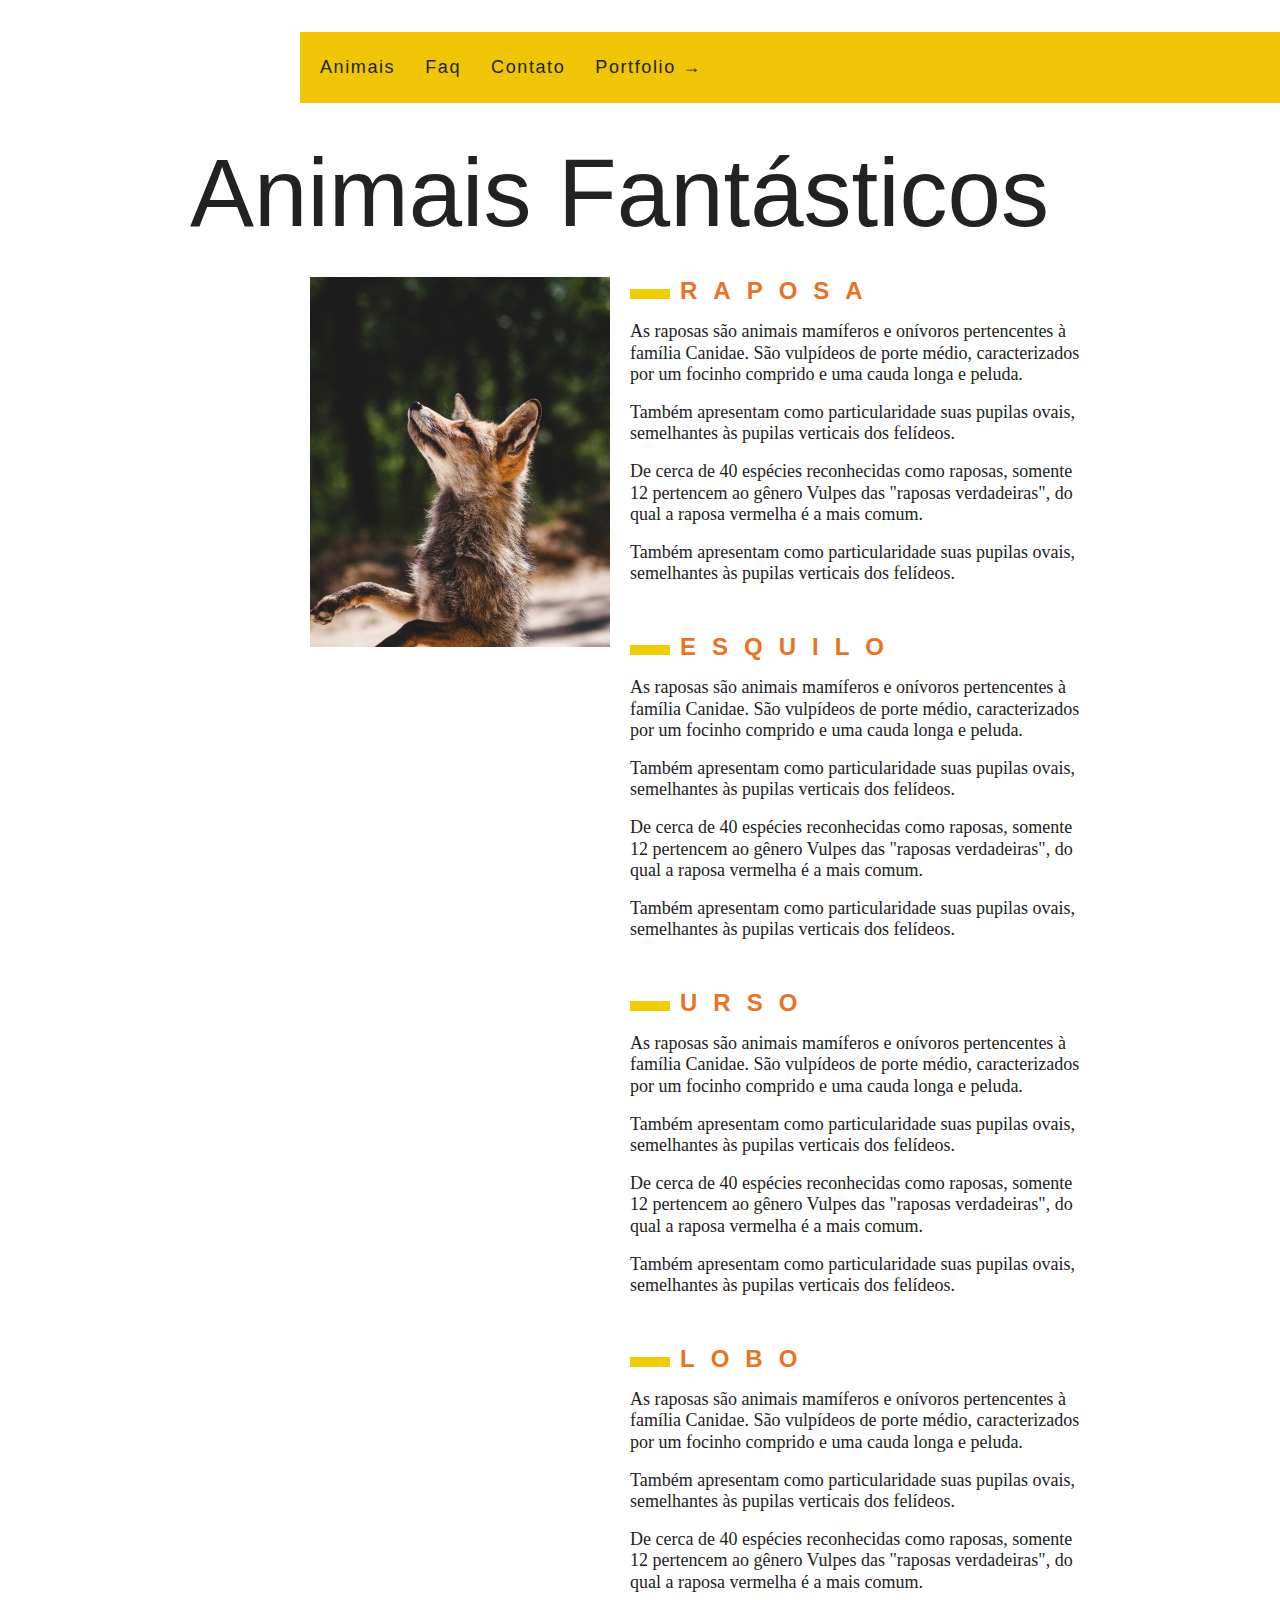
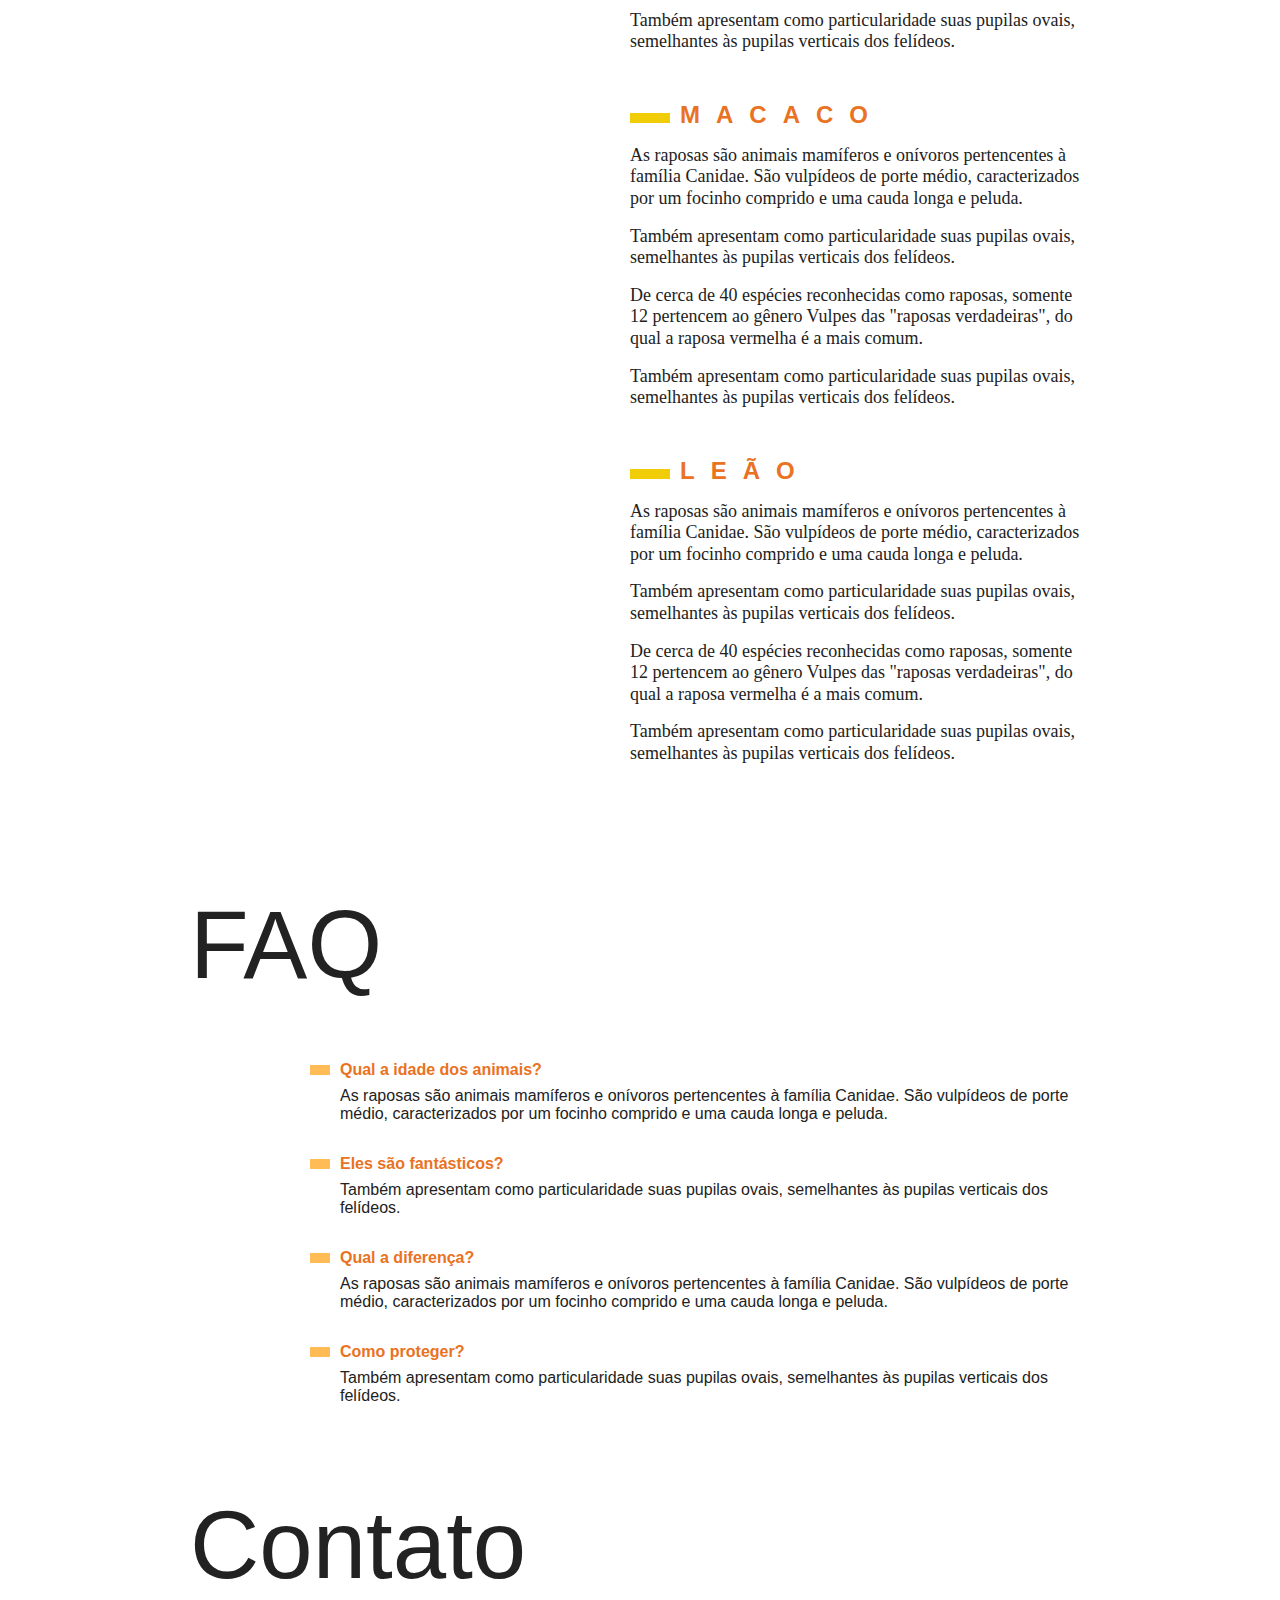
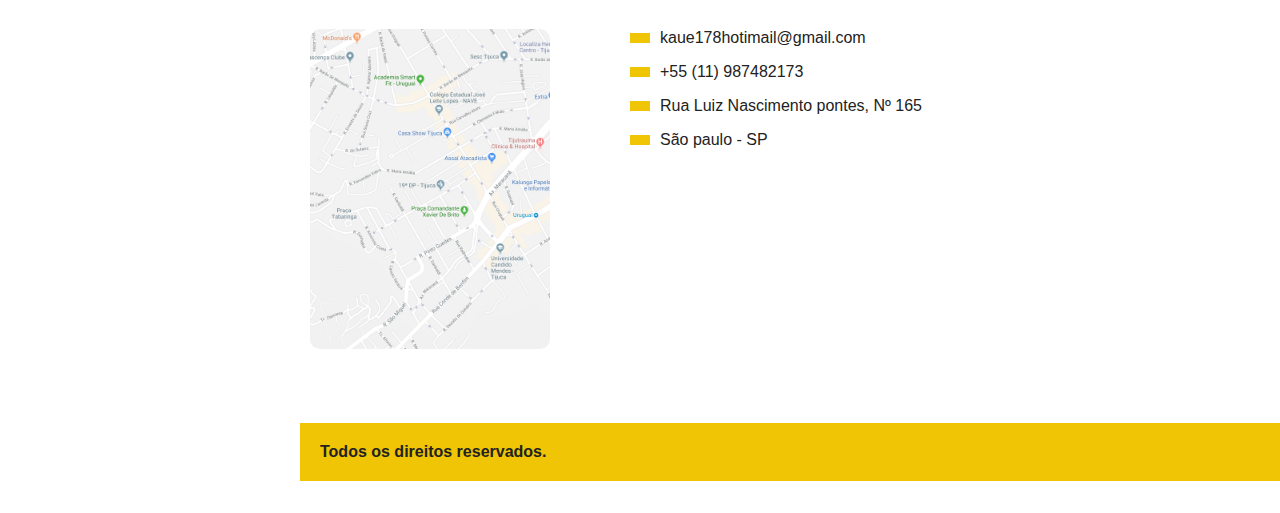
==== index.html @ 110f40be "atualização" ====
<!DOCTYPE html>
<html>
<head>
  <meta charset="utf-8" />
  <meta http-equiv="X-UA-Compatible" content="IE=edge">
  <title>Animais Fantásticos</title>
  <meta name="viewport" content="width=device-width, initial-scale=1">
  <link href="https://fonts.googleapis.com/css?family=Playfair+Display+SC" rel="stylesheet">
  <link rel="stylesheet" type="text/css" href="src/style.css" />
</head>
<body>
  <nav class="menu">
    <ul>
      <li><a href="#animais">Animais</a></li>
      <li><a href="#faq">Faq</a></li>
      <li><a href="#contato">Contato</a></li>
      <li><a href="https://ikauematos.github.io/Portfolio/">Portfolio →</a></li>
    </ul>
  </nav>
  <section class="grid-section animais" id="animais">
    <h1 class="titulo">Animais Fantásticos</h1>
    <ul class="animais-lista">
      <li>
        <img src="assets/imagem1.jpg" alt="Ilustração de uma raposa">
      </li>
      <li>
        <img src="assets/imagem2.jpg" alt="Ilustração de uma esquilo ">
      </li>
      <li>
        <img src="assets/imagem3.jpg" alt="Ilustração de uma urso">
      </li>
      <li>
        <img src="assets/imagem4.jpg" alt="Ilustração de uma macaco">
      </li>
      <li>
        <img src="assets/imagem5.jpg" alt="Ilustração de uma lobo">
      </li>
      <li>
        <img src="assets/imagem6.jpg" alt="Ilustração de uma leao">
      </li>
    </ul>
    <div class="animais-descricao">
      <section>
        <h2 >Raposa</h2>
        <p>As raposas são animais mamíferos e onívoros pertencentes à família Canidae. São vulpídeos de porte médio, caracterizados
          por um focinho comprido e uma cauda longa e peluda.</p>
        <p>Também apresentam como particularidade suas pupilas ovais, semelhantes às pupilas verticais dos felídeos.</p>
        <p>De cerca de 40 espécies reconhecidas como raposas, somente 12 pertencem ao gênero Vulpes das "raposas verdadeiras", do
          qual a raposa vermelha é a mais comum.</p>
        <p>Também apresentam como particularidade suas pupilas ovais, semelhantes às pupilas verticais dos felídeos.</p>
      </section>
      
      <section>
        <h2 >Esquilo</h2>
        <p>As raposas são animais mamíferos e onívoros pertencentes à família Canidae. São vulpídeos de porte médio, caracterizados
          por um focinho comprido e uma cauda longa e peluda.</p>
        <p>Também apresentam como particularidade suas pupilas ovais, semelhantes às pupilas verticais dos felídeos.</p>
        <p>De cerca de 40 espécies reconhecidas como raposas, somente 12 pertencem ao gênero Vulpes das "raposas verdadeiras", do
          qual a raposa vermelha é a mais comum.</p>
        <p>Também apresentam como particularidade suas pupilas ovais, semelhantes às pupilas verticais dos felídeos.</p>
      </section>
      <section>
        <h2 >Urso</h2>
        <p>As raposas são animais mamíferos e onívoros pertencentes à família Canidae. São vulpídeos de porte médio, caracterizados
          por um focinho comprido e uma cauda longa e peluda.</p>
        <p>Também apresentam como particularidade suas pupilas ovais, semelhantes às pupilas verticais dos felídeos.</p>
        <p>De cerca de 40 espécies reconhecidas como raposas, somente 12 pertencem ao gênero Vulpes das "raposas verdadeiras", do
          qual a raposa vermelha é a mais comum.</p>
        <p>Também apresentam como particularidade suas pupilas ovais, semelhantes às pupilas verticais dos felídeos.</p>
      </section>
      <section>
        <h2 >Lobo</h2>
        <p>As raposas são animais mamíferos e onívoros pertencentes à família Canidae. São vulpídeos de porte médio, caracterizados
          por um focinho comprido e uma cauda longa e peluda.</p>
        <p>Também apresentam como particularidade suas pupilas ovais, semelhantes às pupilas verticais dos felídeos.</p>
        <p>De cerca de 40 espécies reconhecidas como raposas, somente 12 pertencem ao gênero Vulpes das "raposas verdadeiras", do
          qual a raposa vermelha é a mais comum.</p>
        <p>Também apresentam como particularidade suas pupilas ovais, semelhantes às pupilas verticais dos felídeos.</p>
      </section>
      <section>
        <h2 >Macaco</h2>
        <p>As raposas são animais mamíferos e onívoros pertencentes à família Canidae. São vulpídeos de porte médio, caracterizados
          por um focinho comprido e uma cauda longa e peluda.</p>
        <p>Também apresentam como particularidade suas pupilas ovais, semelhantes às pupilas verticais dos felídeos.</p>
        <p>De cerca de 40 espécies reconhecidas como raposas, somente 12 pertencem ao gênero Vulpes das "raposas verdadeiras", do
          qual a raposa vermelha é a mais comum.</p>
        <p>Também apresentam como particularidade suas pupilas ovais, semelhantes às pupilas verticais dos felídeos.</p>
      </section>
      <section>
        <h2 >Leão</h2>
        <p>As raposas são animais mamíferos e onívoros pertencentes à família Canidae. São vulpídeos de porte médio, caracterizados
          por um focinho comprido e uma cauda longa e peluda.</p>
        <p>Também apresentam como particularidade suas pupilas ovais, semelhantes às pupilas verticais dos felídeos.</p>
        <p>De cerca de 40 espécies reconhecidas como raposas, somente 12 pertencem ao gênero Vulpes das "raposas verdadeiras", do
          qual a raposa vermelha é a mais comum.</p>
        <p>Também apresentam como particularidade suas pupilas ovais, semelhantes às pupilas verticais dos felídeos.</p>
      </section>
    </div>
  </section>

  <section class="grid-section faq" id="faq">
    <h1 class="titulo" class="text-dark" >FAQ</h1>
    <dl class="faq-lista">
      <dt>Qual a idade dos animais?</dt>
      <dd>As raposas são animais mamíferos e onívoros pertencentes à família Canidae. São vulpídeos de porte médio, caracterizados por um focinho comprido e uma cauda longa e peluda.</dd>
      <dt>Eles são fantásticos?</dt>
      <dd>Também apresentam como particularidade suas pupilas ovais, semelhantes às pupilas verticais dos felídeos.</dd>
      <dt>Qual a diferença?</dt>
      <dd>As raposas são animais mamíferos e onívoros pertencentes à família Canidae. São vulpídeos de porte médio, caracterizados por um focinho comprido e uma cauda longa e peluda.</dd>
      <dt>Como proteger?</dt>
      <dd>Também apresentam como particularidade suas pupilas ovais, semelhantes às pupilas verticais dos felídeos.</dd>
    </dl>
  </section>

  <section class="grid-section contato" id="contato">
    <h1 class="titulo">Contato</h1>
    <div class="mapa">
      <img src="assets/mapa.png">
    </div>
    <ul class="dados">
      <li>kaue178hotimail@gmail.com</li>
      <li>+55 (11) 987482173</li>
      <li>Rua Luiz Nascimento pontes, Nº 165</li>
      <li>São paulo - SP</li>
    </ul>
  </section>

  <footer class="copy">
    <p>Todos os direitos reservados.</p>
  </footer>

  <script src="src/main.js"></script>  
</body>
</html>
---- src/style.css ----
@import url('import/scroll.css');



body,h1,h2,ul,li,p,dd,dt,dl{
    margin: 0;
    padding: 0;
}
img {
    display: block;
    max-width: 100%;
}

ul {
    list-style: none;
}

body{
    display: grid;
    grid-template-columns:1fr 120px minmax(300px,800px) 1fr;
    background-color: #ffffff;
    color: #222;
    font-family: 'roboto',Arial, sans-serif;
    -webkit-font-smoothing:anialiased
   
}

.dark{
    background: rgb(46, 44, 44);
}


.menu{
    grid-column: 3/5;
    margin-top:2rem;
    margin-bottom:2rem;
    background: rgb(240, 197, 6);
}

.menu ul{
    display: flex;
    flex-wrap:wrap ;
    padding: 10px;
}

.menu li a{
    display: block;
    padding: 15px 10px;
    margin-right: 10px;
    color:#222;
    text-decoration:none;
   font-size: 18px;
   font-weight:500;
   text-decoration: uppercase;
   letter-spacing: 0.1rem;
}

.grid-section{
    grid-column: 2 /4;
    width: 100%;
    box-sizing: border-box;
    padding: 10px;
    display: grid;
    grid-template-columns: 100px 300px 1fr;
    grid-gap: 20px;
    margin-bottom: 4rem;
}

.titulo{
    font-family: 'Lucida Sans', 'Lucida Sans Regular', 'Lucida Grande', 'Lucida Sans Unicode', Geneva, Verdana, sans-serif;
    font-size:6rem;
    line-height: 1;
    font-weight: 400;
    margin-bottom: 1rem;
    grid-column: 1 / 4;

}   


.animais h2{
    font-family:'Lucida Sans', 'Lucida Sans Regular', 'Lucida Grande', 'Lucida Sans Unicode', Geneva, Verdana, sans-serif;
    font-size: 1.5rem;
    text-transform: uppercase;
    letter-spacing: 1rem;
    margin-bottom: 1rem;
    color:rgb(233, 114, 35);
}
.animais h2::before{
    content: '';
    display: inline-block;
    width: 40px;
    height: 10px;
    margin-right: 10px;
    background: rgb(240, 205, 6);
}

.animais p {
    font-family: 'Roboto';
    line-height: 1.2;
    margin-bottom: 1rem;
    font-size: 18px;

}

.animais-lista{
    height: 370px;
    overflow-y: scroll;
    grid-column:2 ;
}

.animais-descricao{
    grid-column: 3;
}

.animais-descricao section{
    margin-bottom: 3rem;
}

.faq-lista{
    grid-column: 2 / 4;
}

.faq-lista dt{
    font-family: 'roboto',Arial, Helvetica, sans-serif;
    font-weight: bold;
    margin-top:2rem;
    margin-bottom: .5rem;
    color:rgb(233, 114, 35);
}

.faq-lista dt::before{
    content: '';
    display: inline-block;
    width: 20px;
    height: 10px;
    margin-right:10px;
    background: #fb5;
}

.faq-lista dd{
    font-family: 'roboto',Arial, Helvetica, sans-serif;
    margin-bottom:.5rem;
    margin-left:30px;
}

.mapa{
    grid-column: 2;
    
}

.mapa img{
    border-radius: 10px;
    width: 80%;
    height: 100%;
}

.dados{
    grid-column: 3;
}

.dados li{
    margin-bottom:  1rem;
    font-family: 'roboto',Arial, Helvetica, sans-serif;
}

.dados li::before{
    content: '';
    display: inline-block;
    width: 20px;
    height: 10px;
    margin-right: 10px;
    background:  rgb(240, 197, 6);
}

.copy{
    grid-column: 3 / 5 ;
    margin-bottom: 2rem;
    background: rgb(240, 197, 6);
}

.copy p {
    padding:20px;
    font-family: 'roboto',Arial, Helvetica, sans-serif;
    font-weight: bold;
}


@media (max-width: 700px) {
    body {
      grid-template-columns: 1fr;
    }
    .menu, .grid-section, .copy {
      grid-column: 1;
    }
    .grid-section {
      grid-template-columns: 100px 1fr;
      grid-gap: 10px;
    }
    .animais-lista {
      grid-column: 1;
    }
    .faq-lista, .dados, .mapa {
      grid-column: 1 / 3;
    }
    .grid-section h1 {
      font-size: 3rem;
    }
    .menu {
      margin-top: 0px;
    }
    .copy {
      margin-bottom: 0px;
    }
    .mapa{
        width: 400px;
        
    }

    .mapa img{
        border-radius: 10px;
        width: 500px;
    }
    .animais p{
        font-size: 15px;
       

    }

    .faq-lista{
        font-size: 15px;
    }
  }
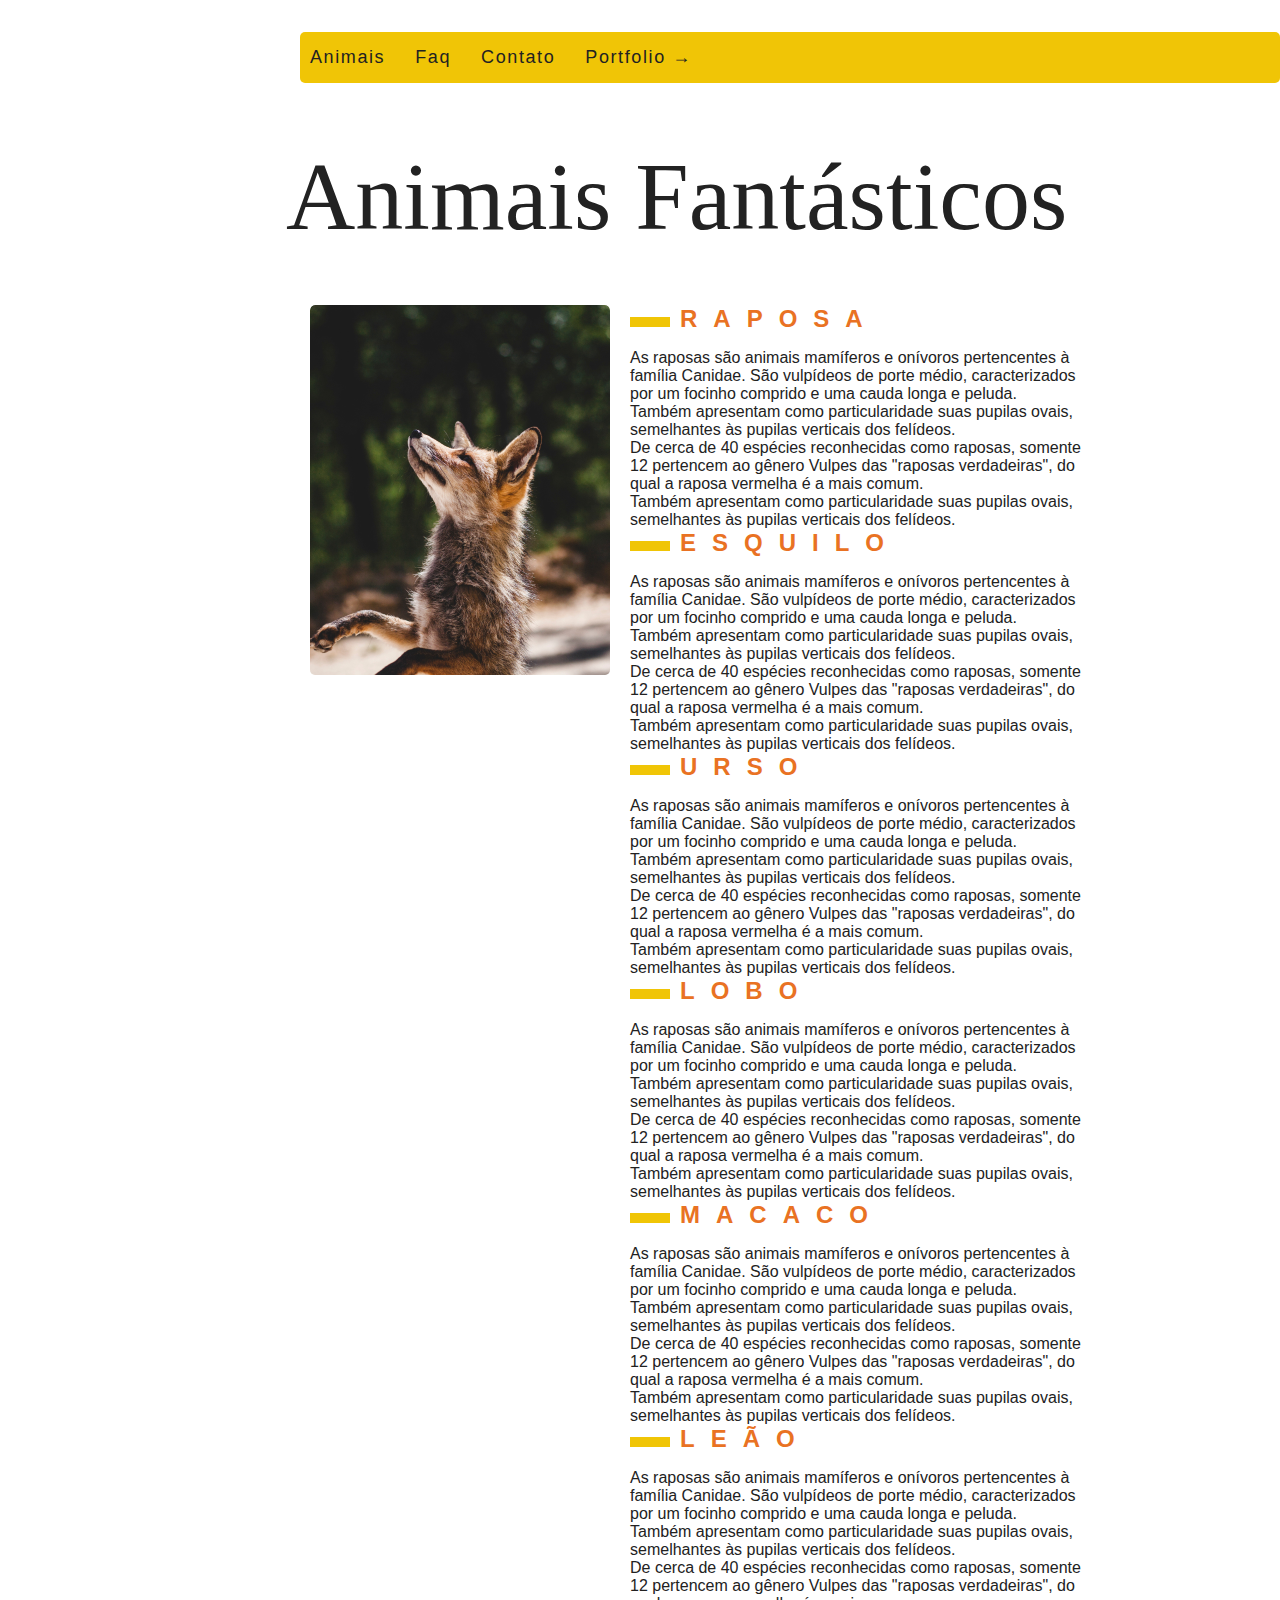
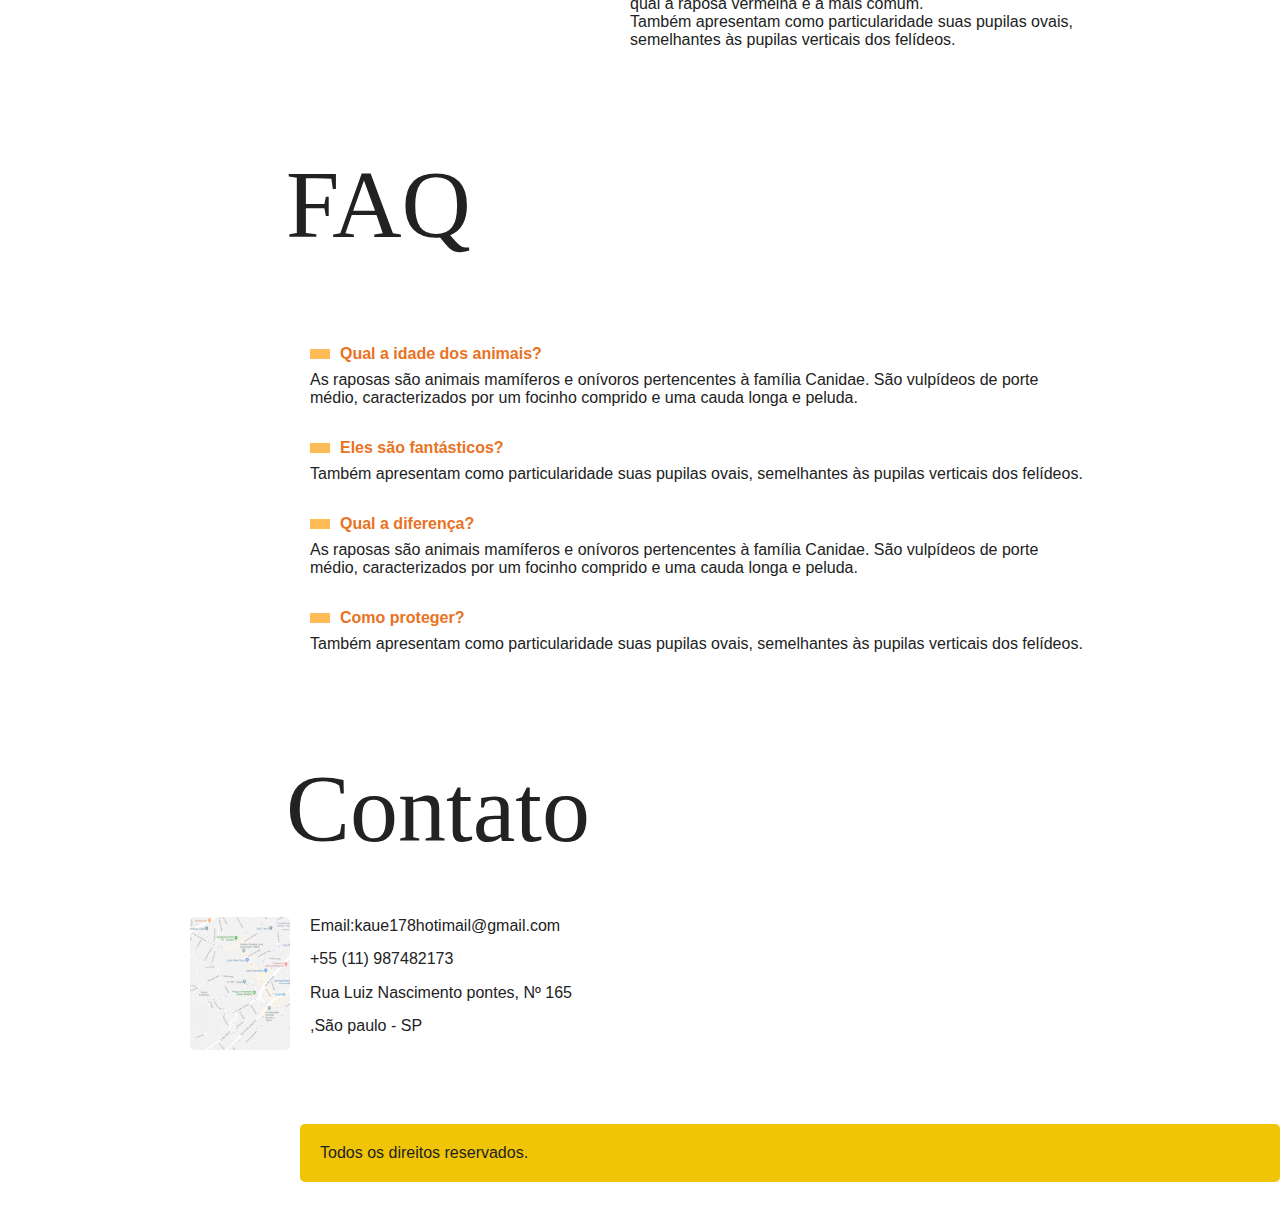
==== commit 8730a084: "atualização em desenvolvimento" ====
--- a/index.html
+++ b/index.html
@@ -6,7 +6,7 @@
   <title>Animais Fantásticos</title>
   <meta name="viewport" content="width=device-width, initial-scale=1">
   <link href="https://fonts.googleapis.com/css?family=Playfair+Display+SC" rel="stylesheet">
-  <link rel="stylesheet" type="text/css" href="src/style.css" />
+  <link rel="stylesheet" type="text/css" href="style/style.css" />
 </head>
 <body>
   <nav class="menu">
@@ -118,10 +118,10 @@
       <img src="assets/mapa.png">
     </div>
     <ul class="dados">
-      <li>kaue178hotimail@gmail.com</li>
+      <li>Email:kaue178hotimail@gmail.com</li>
       <li>+55 (11) 987482173</li>
       <li>Rua Luiz Nascimento pontes, Nº 165</li>
-      <li>São paulo - SP</li>
+      <li>,São paulo - SP</li>
     </ul>
   </section>
 
@@ -129,6 +129,6 @@
     <p>Todos os direitos reservados.</p>
   </footer>
 
-  <script src="src/main.js"></script>  
+  <script src=""></script>  
 </body>
 </html>
--- a/style/style.css
+++ b/style/style.css
@@ -0,0 +1,246 @@
+body, h1, h2, ul, li, p, dd, dt, dl {
+  margin: 0;
+  padding: 0;
+}
+
+body {
+  display: grid;
+  grid-template-columns: 1fr 120px minmax(300px, 800px) 1fr;
+  background-color: #ffffff;
+  color: #222;
+  font-family: "roboto", Arial, sans-serif;
+  -webkit-font-smoothing: anialiased;
+}
+
+.menu {
+  grid-column: 3/5;
+  margin-top: 2rem;
+  margin-bottom: 2rem;
+  background: rgb(240, 197, 6);
+  border-radius: 5px;
+}
+
+ul {
+  display: flex;
+  flex-wrap: wrap;
+  padding: 10px;
+  list-style: none;
+}
+
+li a {
+  display: block;
+  padding: 15px 10px;
+  margin-right: 10px;
+  color: #222;
+  text-decoration: none;
+  font-size: 18px;
+  font-weight: 500;
+  -webkit-text-decoration: uppercase;
+          text-decoration: uppercase;
+  letter-spacing: 0.1rem;
+}
+
+.faq-lista {
+  grid-column: 2/4;
+}
+
+.faq-lista dt {
+  font-family: "roboto", Arial, Helvetica, sans-serif;
+  font-weight: bold;
+  margin-top: 2rem;
+  margin-bottom: 0.5rem;
+  color: rgb(233, 114, 35);
+}
+.faq-lista dt::before {
+  content: "";
+  display: inline-block;
+  width: 20px;
+  height: 10px;
+  margin-right: 10px;
+  background: #fb5;
+}
+.faq-lista dt::before .faq-lista dd {
+  font-family: "roboto", Arial, Helvetica, sans-serif;
+  margin-bottom: 0.5rem;
+  margin-left: 30px;
+}
+.faq-lista dt::before .dados {
+  grid-column: 3;
+}
+.faq-lista dt::before li {
+  margin-bottom: 1rem;
+  font-family: "roboto", Arial, Helvetica, sans-serif;
+}
+.faq-lista dt::before li::before {
+  content: "";
+  display: inline-block;
+  width: 20px;
+  height: 10px;
+  margin-right: 10px;
+  background: rgb(240, 197, 6);
+}
+.faq-lista dt::before .mapa {
+  grid-column: 2;
+}
+.faq-lista dt::before .mapa img {
+  border-radius: 10px;
+  width: 80%;
+  height: 100%;
+}
+
+::-webkit-scrollbar, ::-webkit-scrollbar-thumb {
+  width: 10px;
+  background: rgb(240, 197, 6);
+  border-left: 5px solid #faf6ed;
+}
+
+.animais-lista {
+  height: 370px;
+  overflow-y: scroll;
+  grid-column: 2;
+  border-radius: 5px;
+}
+.animais-lista::-webkit-scrollbar, .animais-lista ::-webkit-scrollbar-thumb {
+  width: 15px;
+  background: rgb(240, 197, 6);
+  border-left: 4px solid #faf6ed;
+}
+
+.animais h2 {
+  font-family: "roboto", Arial, sans-serif;
+  font-size: 1.5rem;
+  text-transform: uppercase;
+  letter-spacing: 1rem;
+  margin-bottom: 1rem;
+  color: rgb(233, 114, 35);
+}
+.animais h2::before {
+  content: "";
+  display: inline-block;
+  width: 40px;
+  height: 10px;
+  margin-right: 10px;
+  background: rgb(240, 197, 6);
+}
+.animais h2 .animais p {
+  font-family: "roboto";
+  line-height: 1.2;
+  margin-bottom: 1rem;
+  font-size: 18px;
+  text-align: justify;
+}
+.animais h2 .animais p .animais-descricao section {
+  margin-bottom: 3rem;
+}
+.animais h2 .animais p .animais-descricao {
+  grid-column: 3;
+}
+
+.copy {
+  grid-column: 3/5;
+  margin-bottom: 2rem;
+  background: rgb(240, 197, 6);
+  color: #222;
+  border-radius: 5px;
+  -webkit-text-decoration: uppercase;
+          text-decoration: uppercase;
+}
+
+.copy p {
+  padding: 20px;
+  font-family: "Lucida Sans", "Lucida Sans Regular", "Lucida Grande", "arial";
+  font-weight: 520;
+  font-size: 18;
+}
+
+img {
+  display: block;
+  max-width: 100%;
+  border-radius: 5px;
+}
+
+.grid-section {
+  grid-column: 2/4;
+  width: 100%;
+  box-sizing: border-box;
+  padding: 10px;
+  display: grid;
+  grid-template-columns: 100px 300px 1fr;
+  grid-gap: 20px;
+  margin-bottom: 4rem;
+}
+
+.titulo {
+  font-family: "Lucida Sans", "Lucida Sans Regular", "Lucida Grande";
+  font-size: 6rem;
+  line-height: 1.5;
+  font-weight: 400;
+  margin-bottom: 1rem;
+  grid-column: 1/4;
+  margin-left: 6rem;
+  text-align: justify;
+}
+
+::-webkit-scrollbar, ::-webkit-scrollbar-thumb {
+  width: 10px;
+  background: rgb(240, 197, 6);
+  border-left: 5px solid #faf6ed;
+}
+
+body, h1, h2, ul, li, p, dd, dt, dl {
+  margin: 0;
+  padding: 0;
+}
+
+body {
+  display: grid;
+  grid-template-columns: 1fr 120px minmax(300px, 800px) 1fr;
+  background-color: #ffffff;
+  color: #222;
+  font-family: "roboto", Arial, sans-serif;
+  -webkit-font-smoothing: anialiased;
+}
+
+@media (max-width: 700px) {
+  body {
+    grid-template-columns: 1fr;
+  }
+  .menu, .grid-section, .copy {
+    grid-column: 1;
+  }
+  .grid-section {
+    grid-template-columns: 100px 1fr;
+    grid-gap: 50px;
+  }
+  .animais-lista {
+    grid-column: 1;
+    padding: 0px;
+  }
+  .faq-lista, .dados, .mapa {
+    grid-column: 1/3;
+  }
+  .grid-section h1 {
+    font-size: 3rem;
+  }
+  .menu {
+    margin-top: 0px;
+    margin-left: 40px;
+    padding: 5px;
+  }
+  .copy {
+    margin-bottom: 0px;
+  }
+  .mapa {
+    width: 400px;
+  }
+  .mapa img {
+    border-radius: 10px;
+    width: 400px;
+  }
+  .animais p {
+    font-size: 15px;
+  }
+  .faq-lista {
+    font-size: 15px;
+  }
+}/*# sourceMappingURL=style.css.map */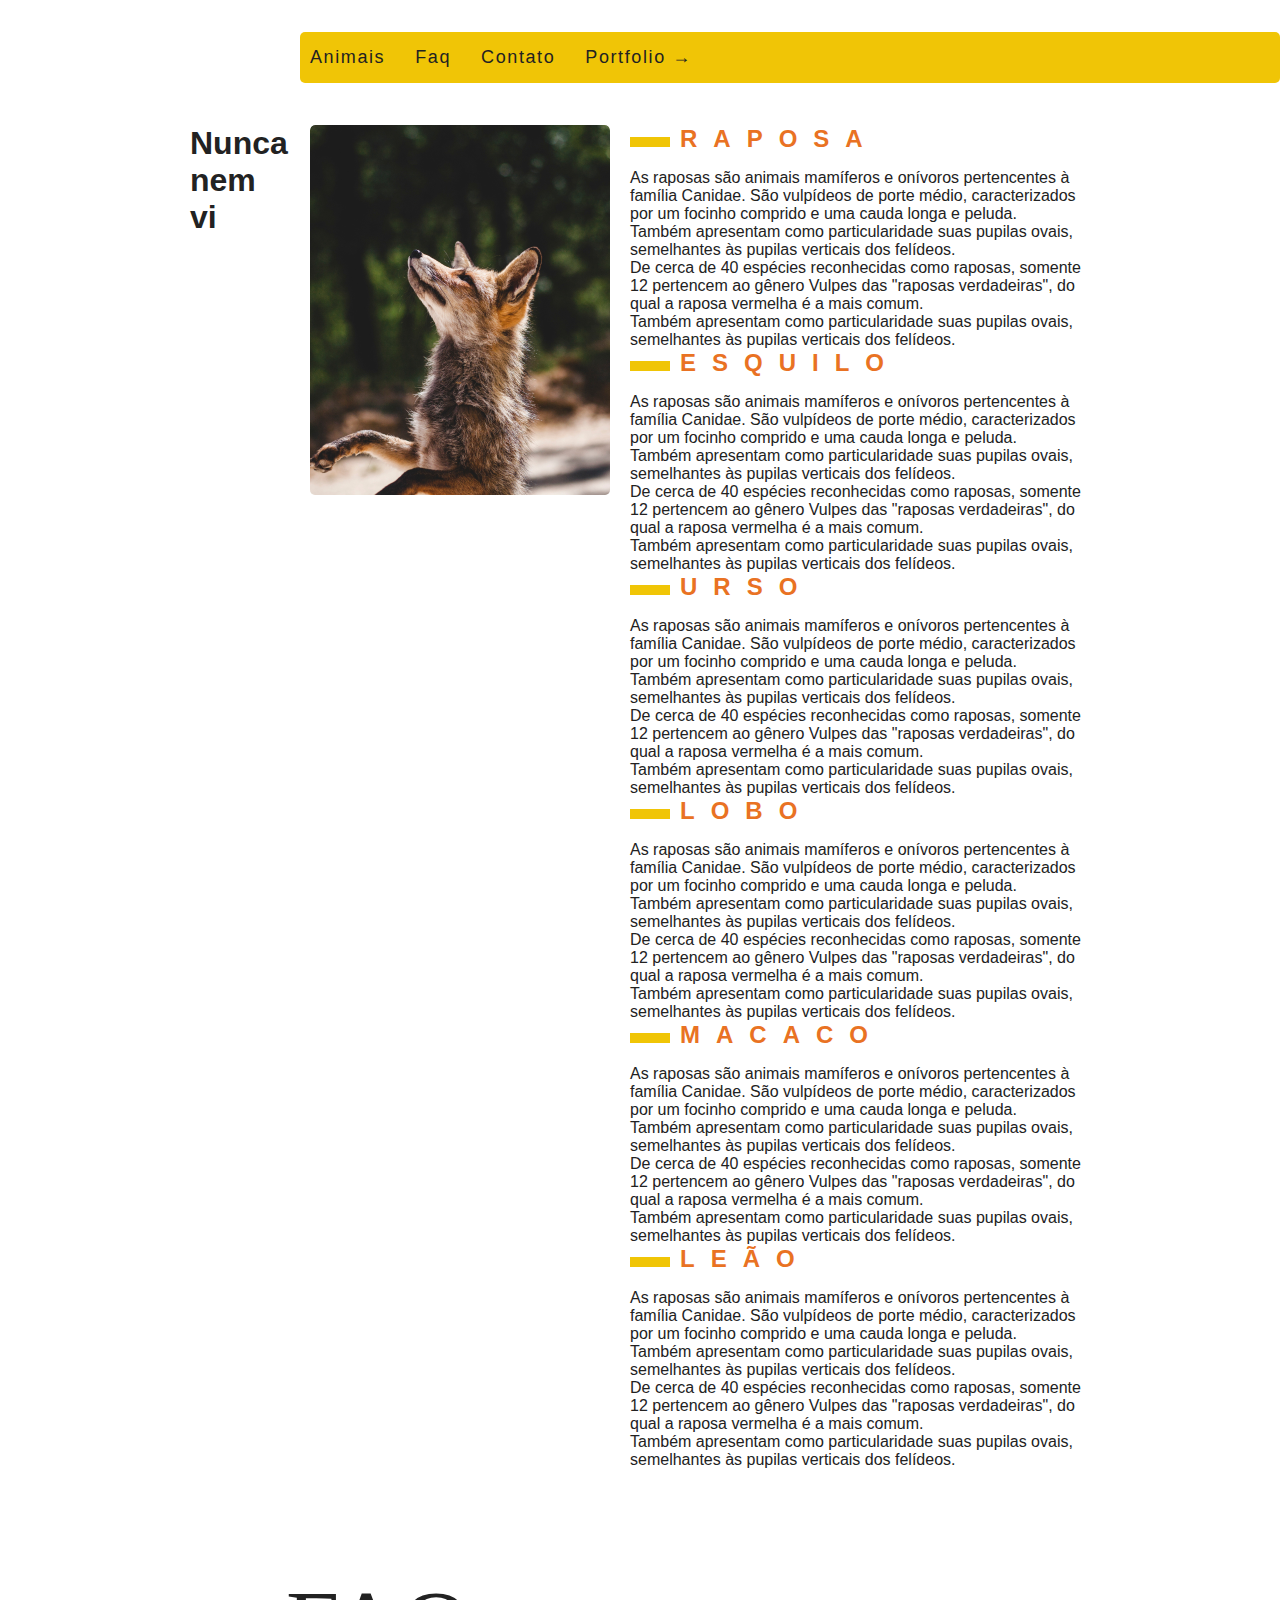
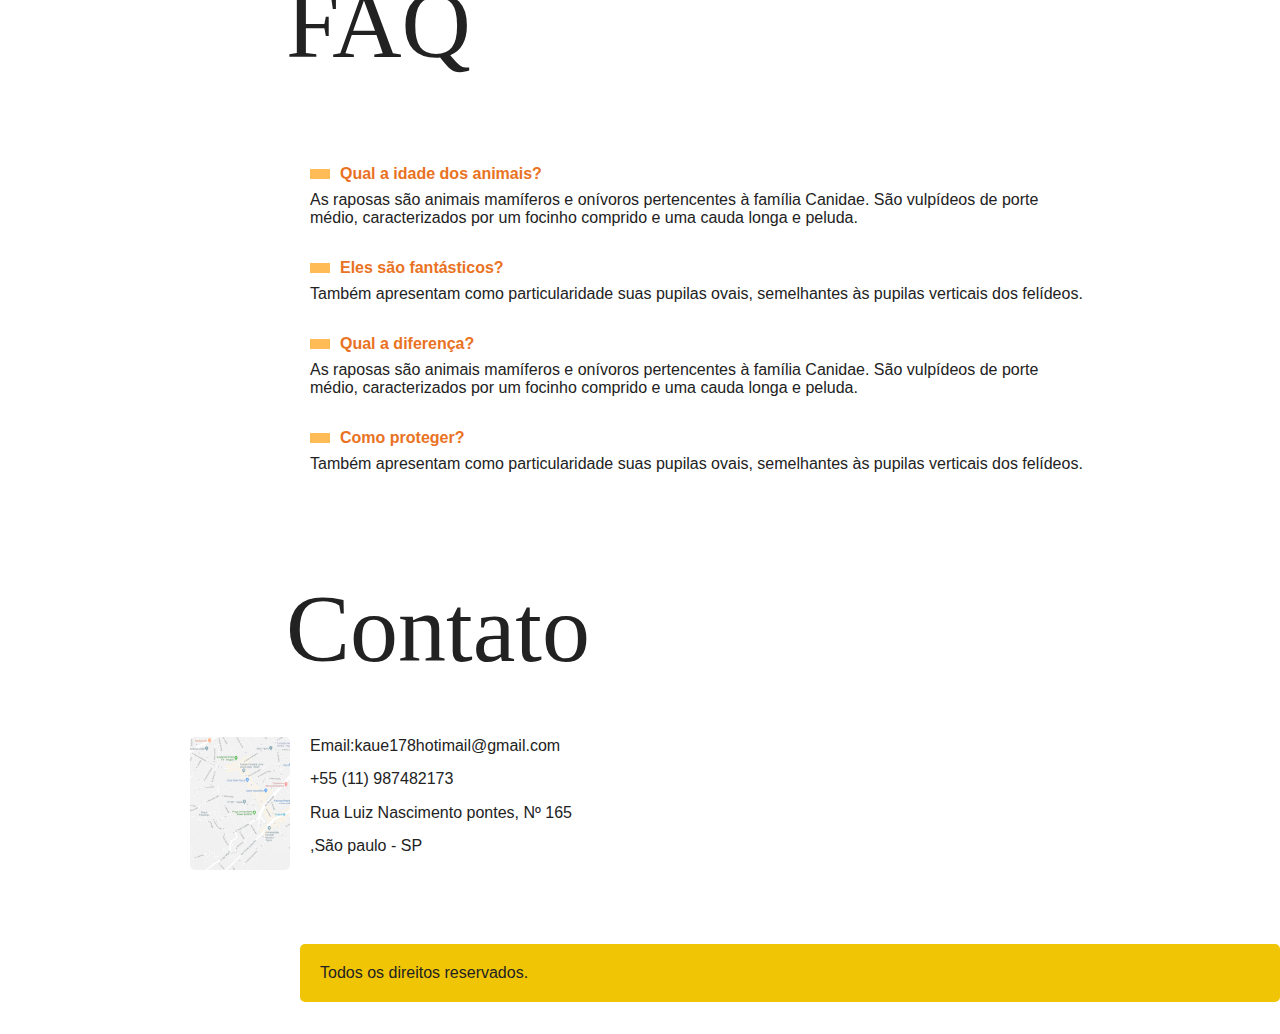
==== commit c75ed078: "atualização em desenvolvimento" ====
--- a/index.html
+++ b/index.html
@@ -129,6 +129,6 @@
     <p>Todos os direitos reservados.</p>
   </footer>
 
-  <script src=""></script>  
+  <script src="./src/main.js"></script>  
 </body>
 </html>
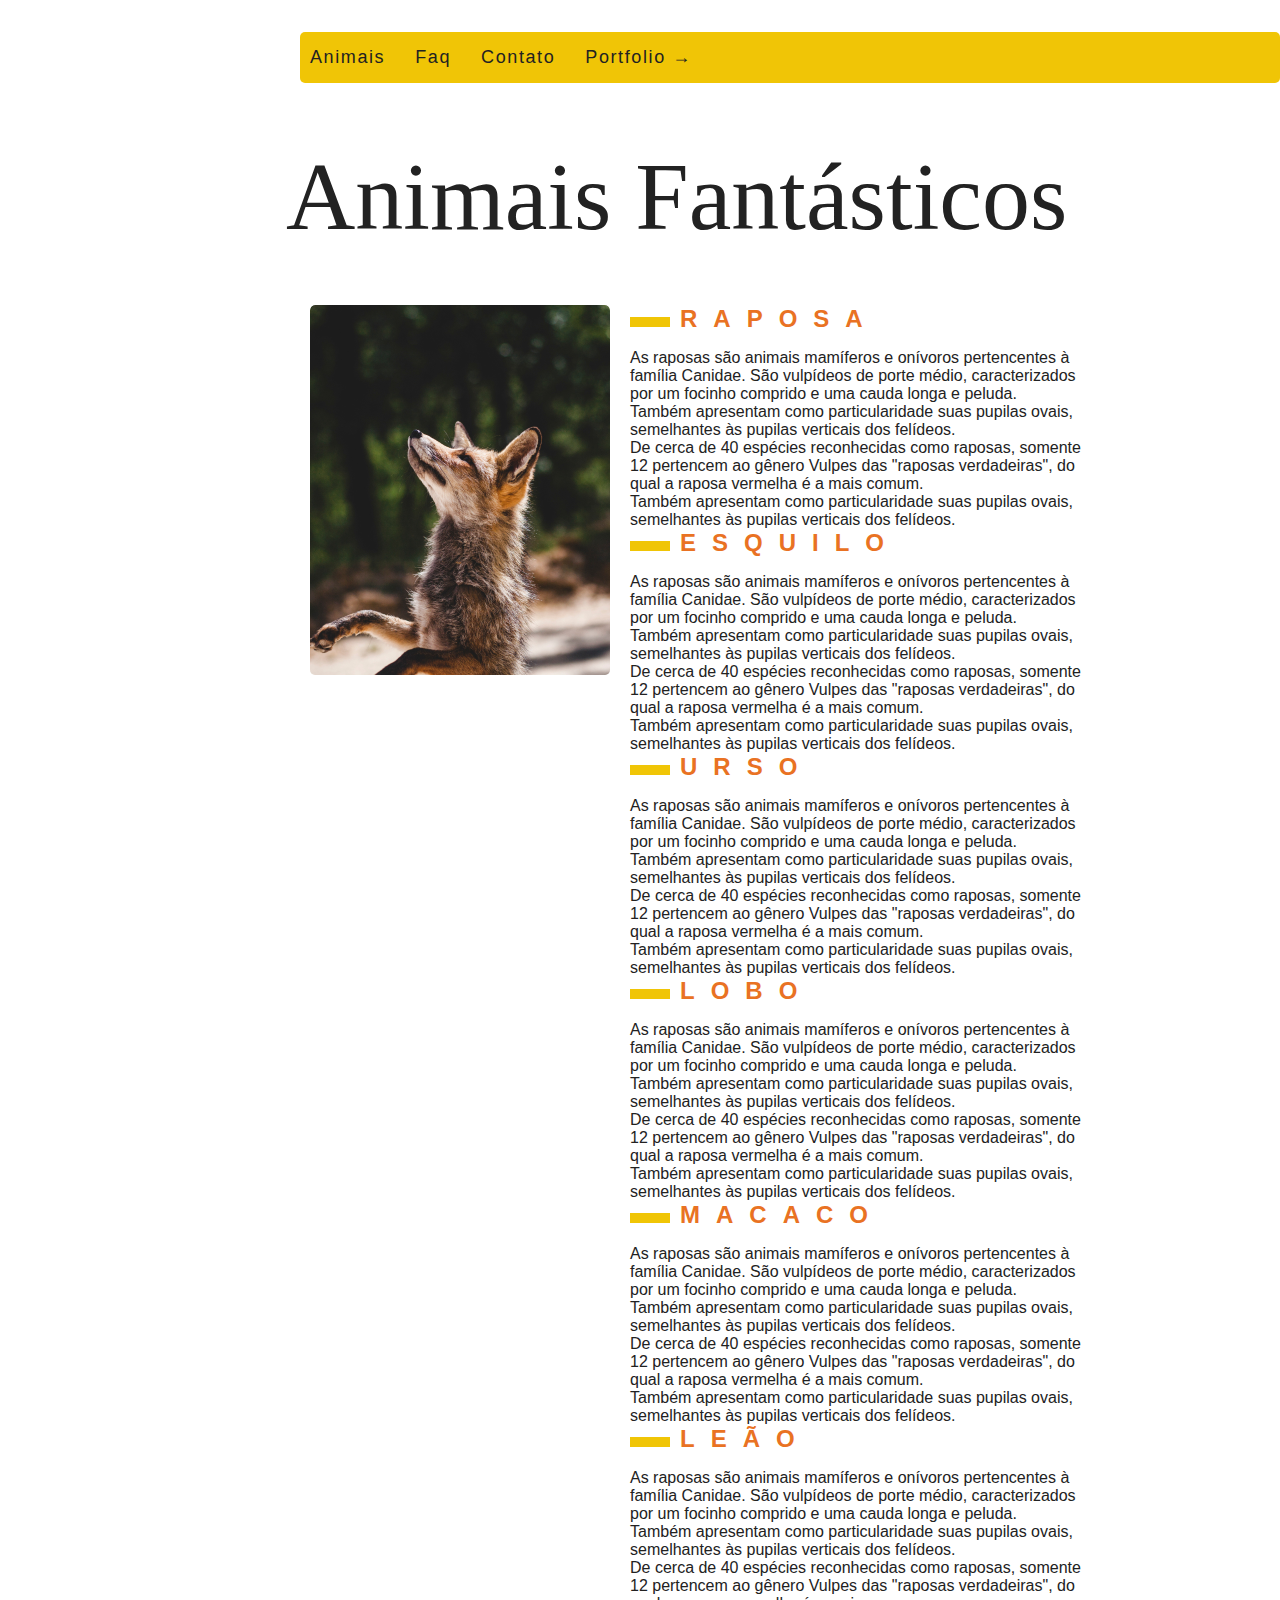
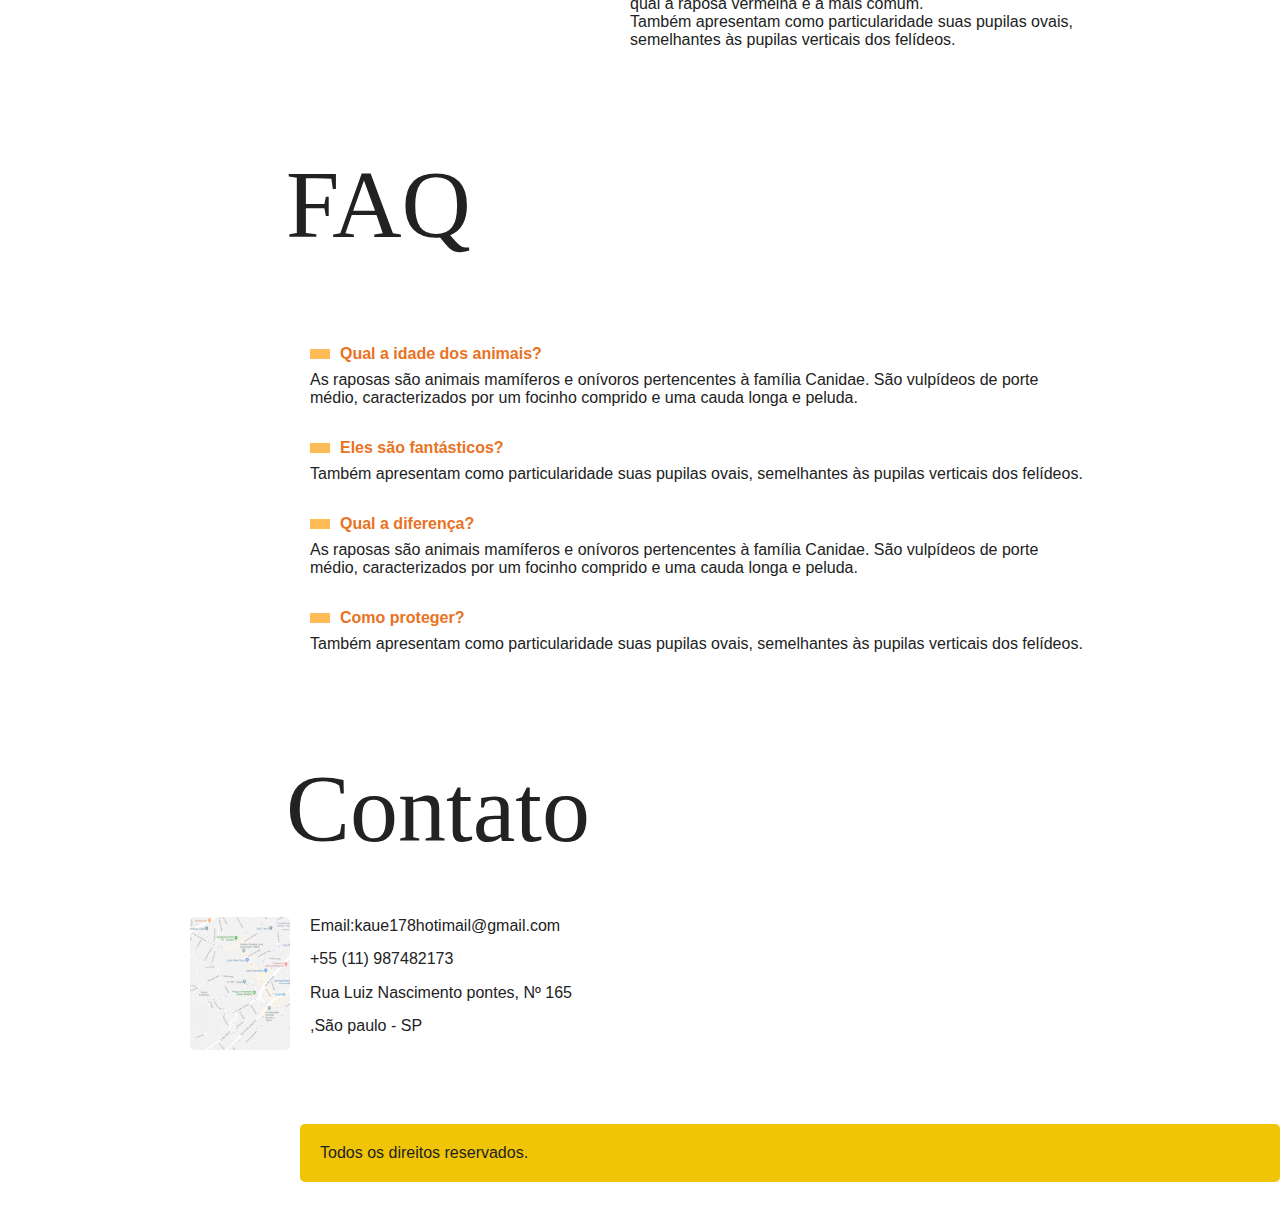
==== commit acbc3a01: "atualização em desenvolvimento" ====
--- a/index.html
+++ b/index.html
@@ -129,6 +129,6 @@
     <p>Todos os direitos reservados.</p>
   </footer>
 
-  <script src="./src/main.js"></script>  
+  <script src="./src/import/original.js"></script>  
 </body>
 </html>
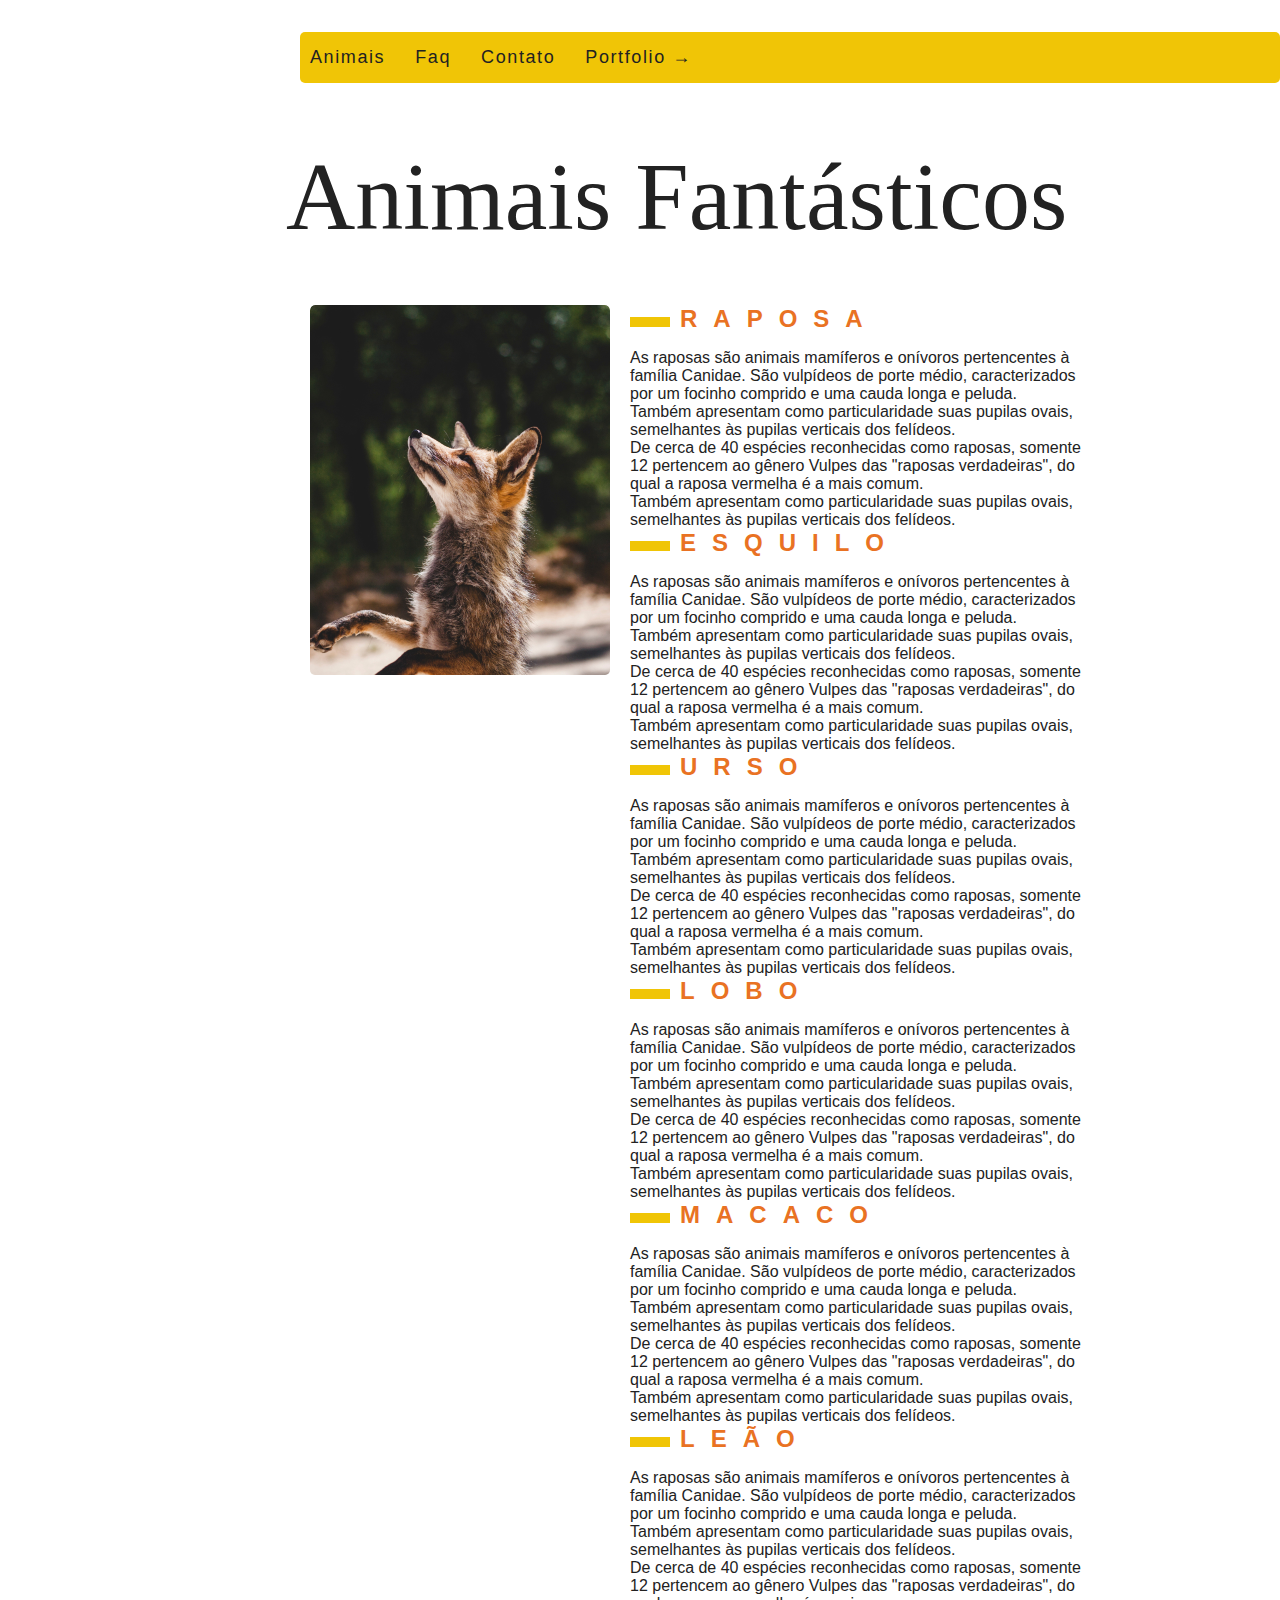
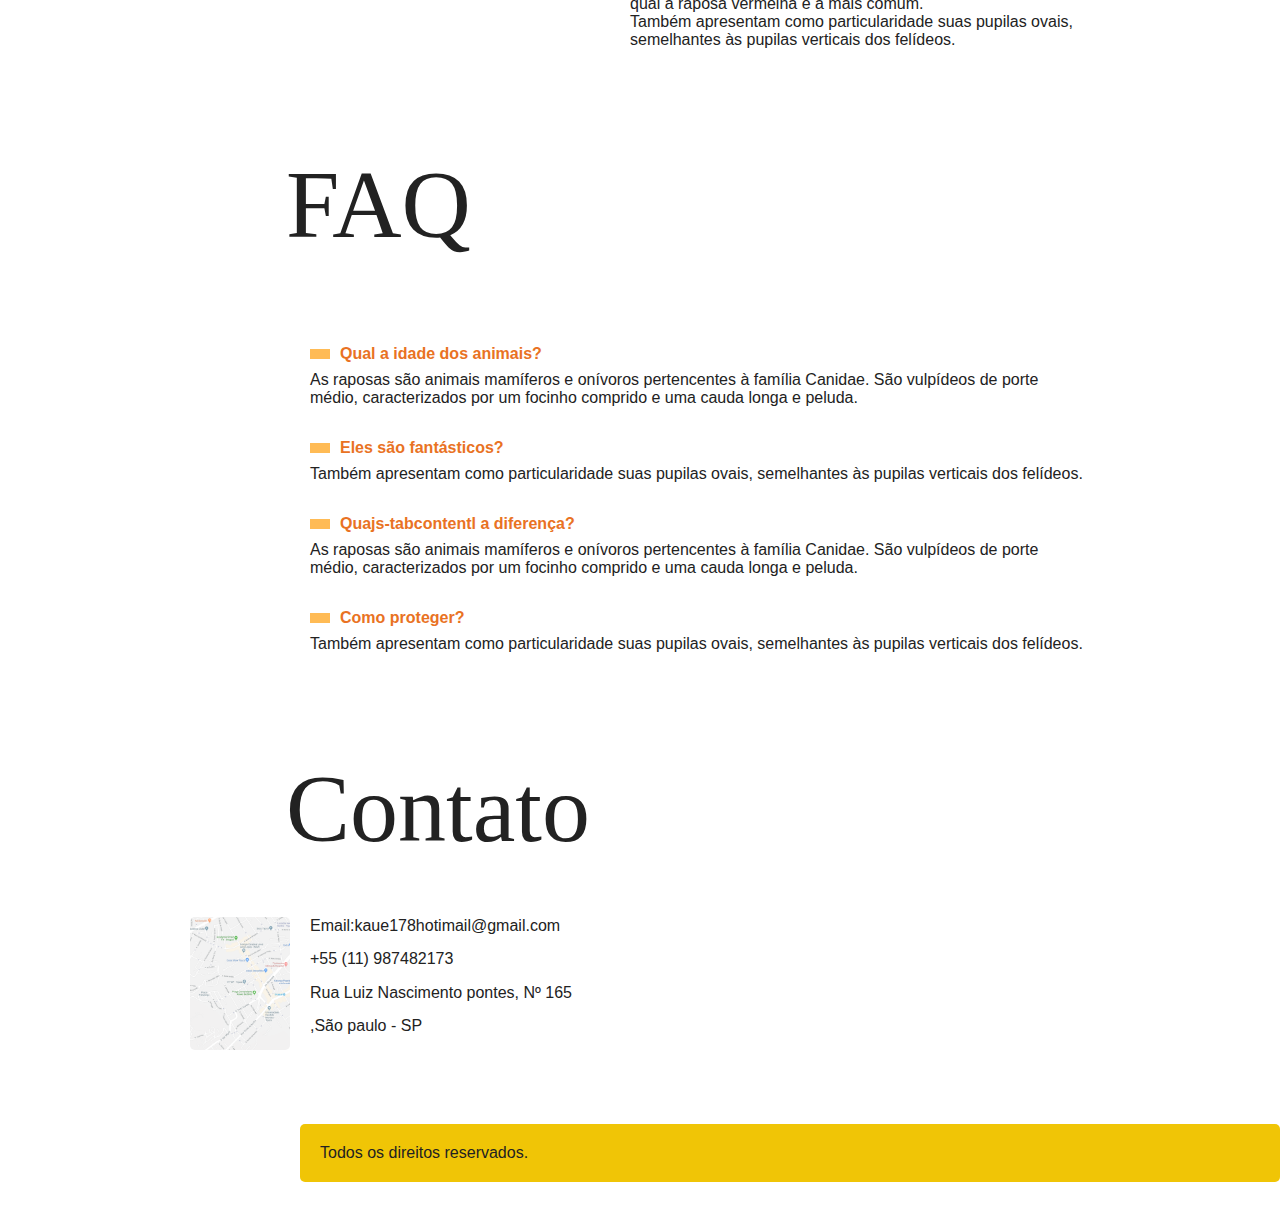
==== commit 8925d17b: "atualização javascript" ====
--- a/index.html
+++ b/index.html
@@ -19,7 +19,7 @@
   </nav>
   <section class="grid-section animais" id="animais">
     <h1 class="titulo">Animais Fantásticos</h1>
-    <ul class="animais-lista">
+    <ul class="animais-lista js-tabmenu">
       <li>
         <img src="assets/imagem1.jpg" alt="Ilustração de uma raposa">
       </li>
@@ -39,7 +39,7 @@
         <img src="assets/imagem6.jpg" alt="Ilustração de uma leao">
       </li>
     </ul>
-    <div class="animais-descricao">
+    <div class="animais-descricao js-tabcontent">
       <section>
         <h2 >Raposa</h2>
         <p>As raposas são animais mamíferos e onívoros pertencentes à família Canidae. São vulpídeos de porte médio, caracterizados
@@ -50,7 +50,7 @@
         <p>Também apresentam como particularidade suas pupilas ovais, semelhantes às pupilas verticais dos felídeos.</p>
       </section>
       
-      <section>
+      <section> <!-- selecionado -->
         <h2 >Esquilo</h2>
         <p>As raposas são animais mamíferos e onívoros pertencentes à família Canidae. São vulpídeos de porte médio, caracterizados
           por um focinho comprido e uma cauda longa e peluda.</p>
@@ -69,7 +69,7 @@
         <p>Também apresentam como particularidade suas pupilas ovais, semelhantes às pupilas verticais dos felídeos.</p>
       </section>
       <section>
-        <h2 >Lobo</h2>
+        <h2>Lobo</h2>
         <p>As raposas são animais mamíferos e onívoros pertencentes à família Canidae. São vulpídeos de porte médio, caracterizados
           por um focinho comprido e uma cauda longa e peluda.</p>
         <p>Também apresentam como particularidade suas pupilas ovais, semelhantes às pupilas verticais dos felídeos.</p>
@@ -78,7 +78,7 @@
         <p>Também apresentam como particularidade suas pupilas ovais, semelhantes às pupilas verticais dos felídeos.</p>
       </section>
       <section>
-        <h2 >Macaco</h2>
+        <h2>Macaco</h2>
         <p>As raposas são animais mamíferos e onívoros pertencentes à família Canidae. São vulpídeos de porte médio, caracterizados
           por um focinho comprido e uma cauda longa e peluda.</p>
         <p>Também apresentam como particularidade suas pupilas ovais, semelhantes às pupilas verticais dos felídeos.</p>
@@ -87,7 +87,7 @@
         <p>Também apresentam como particularidade suas pupilas ovais, semelhantes às pupilas verticais dos felídeos.</p>
       </section>
       <section>
-        <h2 >Leão</h2>
+        <h2>Leão</h2>
         <p>As raposas são animais mamíferos e onívoros pertencentes à família Canidae. São vulpídeos de porte médio, caracterizados
           por um focinho comprido e uma cauda longa e peluda.</p>
         <p>Também apresentam como particularidade suas pupilas ovais, semelhantes às pupilas verticais dos felídeos.</p>
@@ -105,7 +105,7 @@
       <dd>As raposas são animais mamíferos e onívoros pertencentes à família Canidae. São vulpídeos de porte médio, caracterizados por um focinho comprido e uma cauda longa e peluda.</dd>
       <dt>Eles são fantásticos?</dt>
       <dd>Também apresentam como particularidade suas pupilas ovais, semelhantes às pupilas verticais dos felídeos.</dd>
-      <dt>Qual a diferença?</dt>
+      <dt>Quajs-tabcontentl a diferença?</dt>
       <dd>As raposas são animais mamíferos e onívoros pertencentes à família Canidae. São vulpídeos de porte médio, caracterizados por um focinho comprido e uma cauda longa e peluda.</dd>
       <dt>Como proteger?</dt>
       <dd>Também apresentam como particularidade suas pupilas ovais, semelhantes às pupilas verticais dos felídeos.</dd>
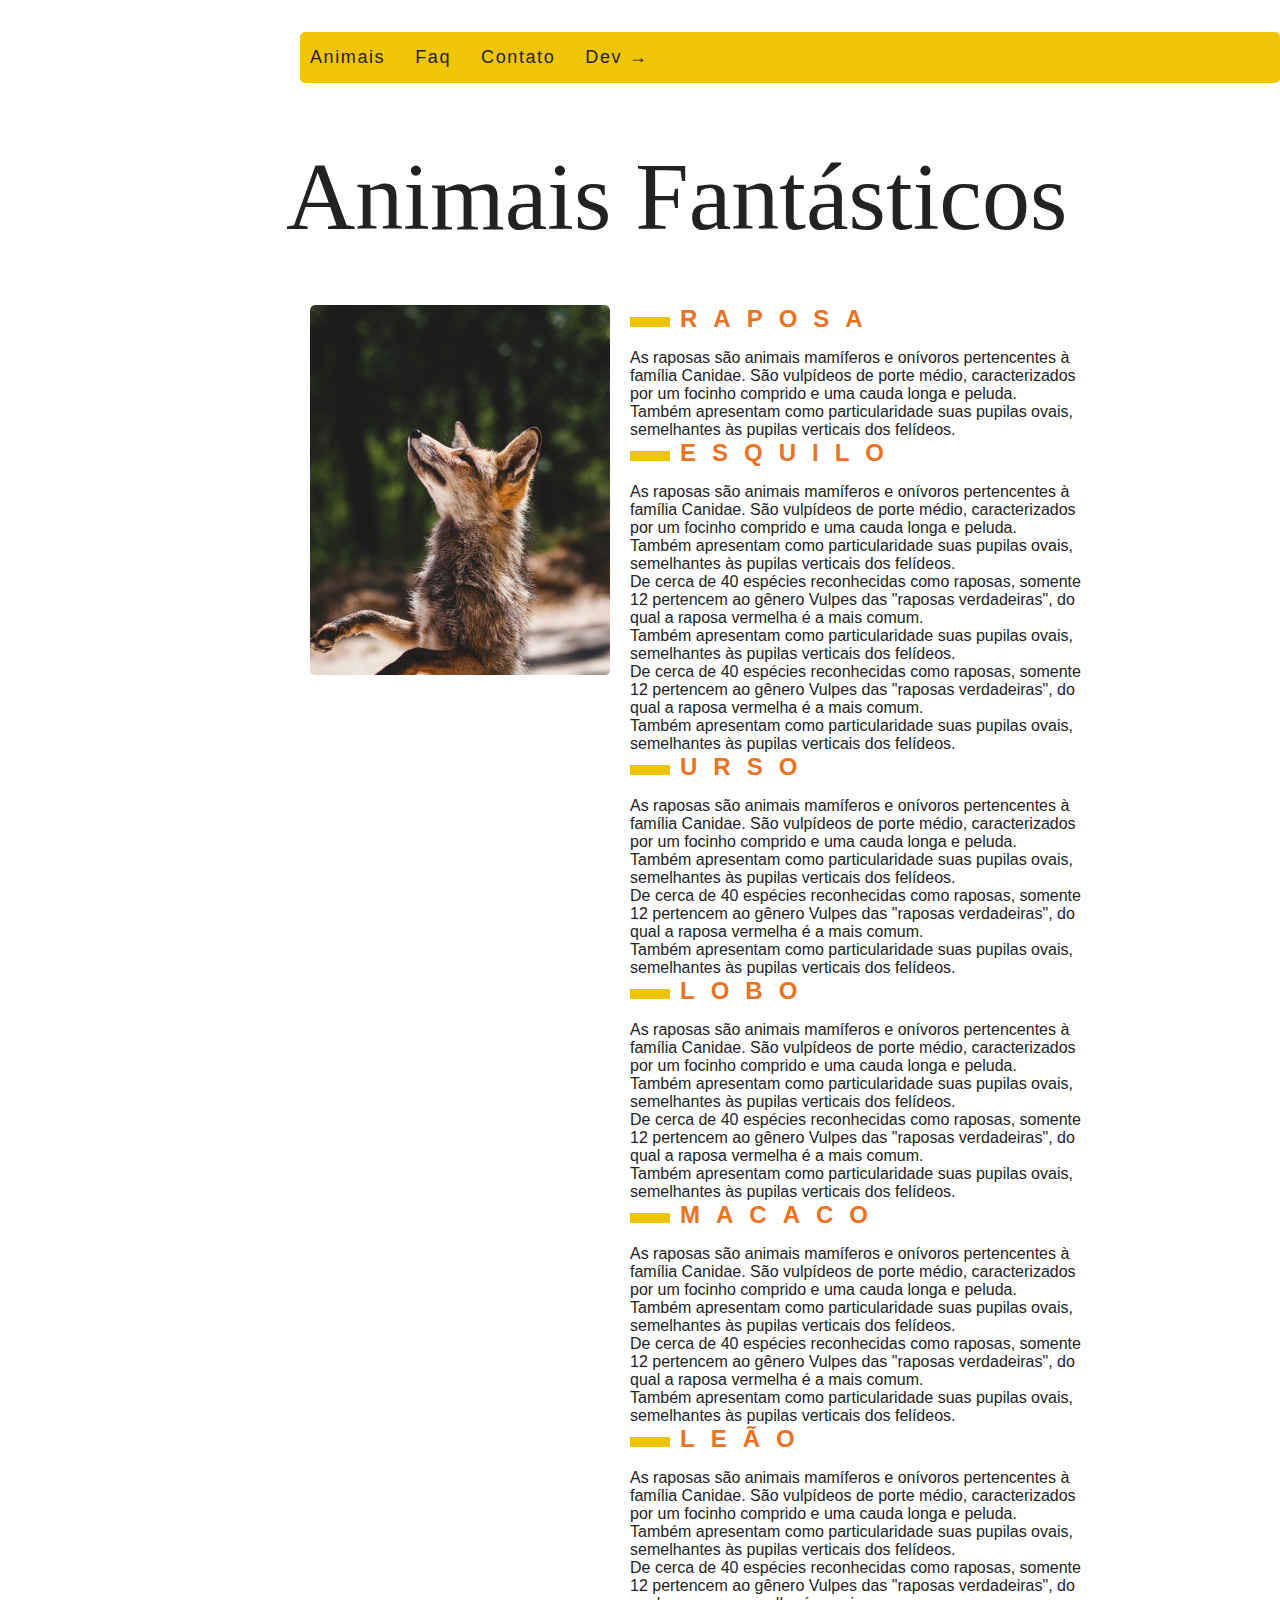
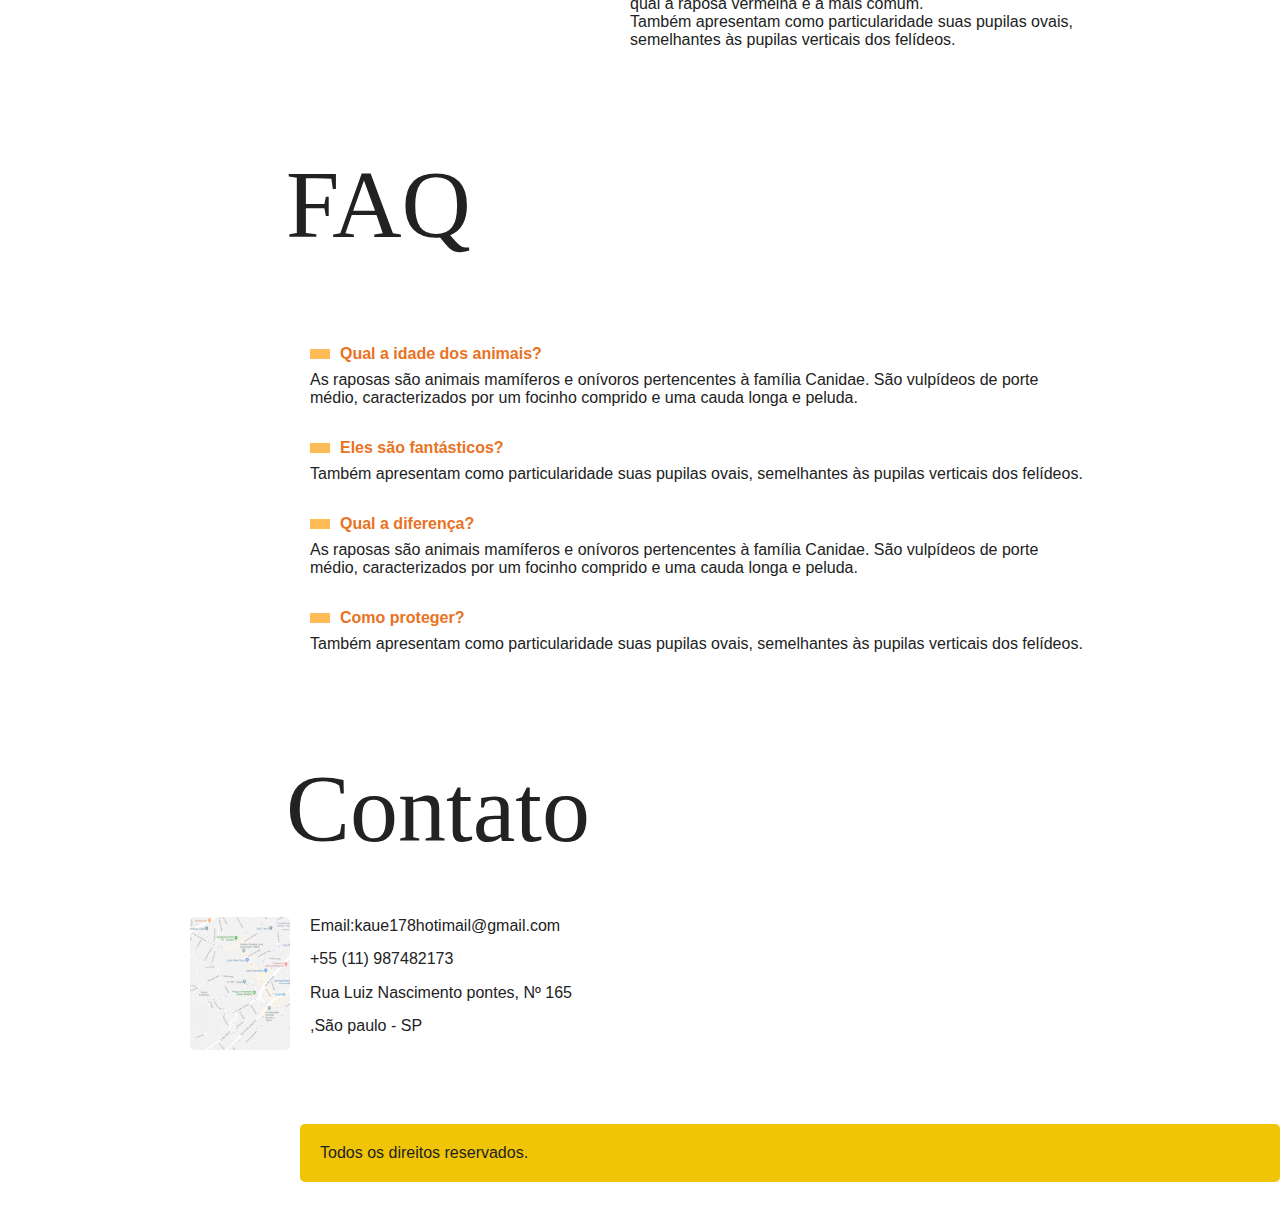
==== commit 77301ef6: "atualização" ====
--- a/index.html
+++ b/index.html
@@ -6,6 +6,7 @@
   <title>Animais Fantásticos</title>
   <meta name="viewport" content="width=device-width, initial-scale=1">
   <link href="https://fonts.googleapis.com/css?family=Playfair+Display+SC" rel="stylesheet">
+  <script>document.documentElement.className += ' js';</script>
   <link rel="stylesheet" type="text/css" href="style/style.css" />
 </head>
 <body>
@@ -14,53 +15,53 @@
       <li><a href="#animais">Animais</a></li>
       <li><a href="#faq">Faq</a></li>
       <li><a href="#contato">Contato</a></li>
-      <li><a href="https://ikauematos.github.io/Portfolio/">Portfolio →</a></li>
+      <li><a href="https://ikauematos.github.io/Portfolio/">Dev →</a></li>
     </ul>
   </nav>
   <section class="grid-section animais" id="animais">
     <h1 class="titulo">Animais Fantásticos</h1>
     <ul class="animais-lista js-tabmenu">
       <li>
-        <img src="assets/imagem1.jpg" alt="Ilustração de uma raposa">
+        <img src="assets/imagem1.jpg">
       </li>
       <li>
-        <img src="assets/imagem2.jpg" alt="Ilustração de uma esquilo ">
+        <img src="assets/imagem2.jpg">
       </li>
       <li>
-        <img src="assets/imagem3.jpg" alt="Ilustração de uma urso">
+        <img src="assets/imagem3.jpg">
       </li>
       <li>
-        <img src="assets/imagem4.jpg" alt="Ilustração de uma macaco">
+        <img src="assets/imagem4.jpg">
       </li>
       <li>
-        <img src="assets/imagem5.jpg" alt="Ilustração de uma lobo">
+        <img src="assets/imagem5.jpg">
       </li>
       <li>
-        <img src="assets/imagem6.jpg" alt="Ilustração de uma leao">
+        <img src="assets/imagem6.jpg">
       </li>
     </ul>
     <div class="animais-descricao js-tabcontent">
       <section>
-        <h2 >Raposa</h2>
+        <h2>Raposa</h2>
+        <p>As raposas são animais mamíferos e onívoros pertencentes à família Canidae. São vulpídeos de porte médio, caracterizados
+          por um focinho comprido e uma cauda longa e peluda.</p>
+        <p>Também apresentam como particularidade suas pupilas ovais, semelhantes às pupilas verticais dos felídeos.</p>
+      </section>
+      
+      <section>
+        <h2>Esquilo</h2>
         <p>As raposas são animais mamíferos e onívoros pertencentes à família Canidae. São vulpídeos de porte médio, caracterizados
           por um focinho comprido e uma cauda longa e peluda.</p>
         <p>Também apresentam como particularidade suas pupilas ovais, semelhantes às pupilas verticais dos felídeos.</p>
         <p>De cerca de 40 espécies reconhecidas como raposas, somente 12 pertencem ao gênero Vulpes das "raposas verdadeiras", do
           qual a raposa vermelha é a mais comum.</p>
         <p>Também apresentam como particularidade suas pupilas ovais, semelhantes às pupilas verticais dos felídeos.</p>
-      </section>
-      
-      <section> <!-- selecionado -->
-        <h2 >Esquilo</h2>
-        <p>As raposas são animais mamíferos e onívoros pertencentes à família Canidae. São vulpídeos de porte médio, caracterizados
-          por um focinho comprido e uma cauda longa e peluda.</p>
-        <p>Também apresentam como particularidade suas pupilas ovais, semelhantes às pupilas verticais dos felídeos.</p>
         <p>De cerca de 40 espécies reconhecidas como raposas, somente 12 pertencem ao gênero Vulpes das "raposas verdadeiras", do
           qual a raposa vermelha é a mais comum.</p>
         <p>Também apresentam como particularidade suas pupilas ovais, semelhantes às pupilas verticais dos felídeos.</p>
       </section>
       <section>
-        <h2 >Urso</h2>
+        <h2>Urso</h2>
         <p>As raposas são animais mamíferos e onívoros pertencentes à família Canidae. São vulpídeos de porte médio, caracterizados
           por um focinho comprido e uma cauda longa e peluda.</p>
         <p>Também apresentam como particularidade suas pupilas ovais, semelhantes às pupilas verticais dos felídeos.</p>
@@ -99,13 +100,13 @@
   </section>
 
   <section class="grid-section faq" id="faq">
-    <h1 class="titulo" class="text-dark" >FAQ</h1>
-    <dl class="faq-lista">
+    <h1 class="titulo">FAQ</h1>
+    <dl class="faq-lista js-accordion">
       <dt>Qual a idade dos animais?</dt>
       <dd>As raposas são animais mamíferos e onívoros pertencentes à família Canidae. São vulpídeos de porte médio, caracterizados por um focinho comprido e uma cauda longa e peluda.</dd>
       <dt>Eles são fantásticos?</dt>
       <dd>Também apresentam como particularidade suas pupilas ovais, semelhantes às pupilas verticais dos felídeos.</dd>
-      <dt>Quajs-tabcontentl a diferença?</dt>
+      <dt>Qual a diferença?</dt>
       <dd>As raposas são animais mamíferos e onívoros pertencentes à família Canidae. São vulpídeos de porte médio, caracterizados por um focinho comprido e uma cauda longa e peluda.</dd>
       <dt>Como proteger?</dt>
       <dd>Também apresentam como particularidade suas pupilas ovais, semelhantes às pupilas verticais dos felídeos.</dd>
@@ -129,6 +130,6 @@
     <p>Todos os direitos reservados.</p>
   </footer>
 
-  <script src="./src/import/original.js"></script>  
+  <script type="module" src="./src/import/script.js"></script>  
 </body>
 </html>
--- a/style/style.css
+++ b/style/style.css
@@ -1,3 +1,4 @@
+@charset "UTF-8";
 body, h1, h2, ul, li, p, dd, dt, dl {
   margin: 0;
   padding: 0;
@@ -64,6 +65,41 @@
   margin-bottom: 0.5rem;
   margin-left: 30px;
 }
+.faq-lista dt::before .faq-lista dd .js .js-accordion dd {
+  display: none;
+}
+.faq-lista dt::before .faq-lista dd .js-accordion dt::after {
+  content: "⬎";
+  margin-left: 10px;
+}
+.faq-lista dt::before .faq-lista dd .js-accordion dt.ativo::after {
+  content: "⬏";
+}
+.faq-lista dt::before .faq-lista dd .js-accordion dd.ativo {
+  display: block;
+  -webkit-animation: slideDown 0.5s forwards;
+          animation: slideDown 0.5s forwards;
+}
+@-webkit-keyframes slideDown {
+  from {
+    opacity: 0;
+    max-height: 0;
+  }
+  to {
+    max-height: 200px;
+    opacity: 1;
+  }
+}
+@keyframes slideDown {
+  from {
+    opacity: 0;
+    max-height: 0;
+  }
+  to {
+    max-height: 200px;
+    opacity: 1;
+  }
+}
 .faq-lista dt::before .dados {
   grid-column: 3;
 }
@@ -88,54 +124,6 @@
   height: 100%;
 }
 
-::-webkit-scrollbar, ::-webkit-scrollbar-thumb {
-  width: 10px;
-  background: rgb(240, 197, 6);
-  border-left: 5px solid #faf6ed;
-}
-
-.animais-lista {
-  height: 370px;
-  overflow-y: scroll;
-  grid-column: 2;
-  border-radius: 5px;
-}
-.animais-lista::-webkit-scrollbar, .animais-lista ::-webkit-scrollbar-thumb {
-  width: 15px;
-  background: rgb(240, 197, 6);
-  border-left: 4px solid #faf6ed;
-}
-
-.animais h2 {
-  font-family: "roboto", Arial, sans-serif;
-  font-size: 1.5rem;
-  text-transform: uppercase;
-  letter-spacing: 1rem;
-  margin-bottom: 1rem;
-  color: rgb(233, 114, 35);
-}
-.animais h2::before {
-  content: "";
-  display: inline-block;
-  width: 40px;
-  height: 10px;
-  margin-right: 10px;
-  background: rgb(240, 197, 6);
-}
-.animais h2 .animais p {
-  font-family: "roboto";
-  line-height: 1.2;
-  margin-bottom: 1rem;
-  font-size: 18px;
-  text-align: justify;
-}
-.animais h2 .animais p .animais-descricao section {
-  margin-bottom: 3rem;
-}
-.animais h2 .animais p .animais-descricao {
-  grid-column: 3;
-}
-
 .copy {
   grid-column: 3/5;
   margin-bottom: 2rem;
@@ -153,10 +141,27 @@
   font-size: 18;
 }
 
+::-webkit-scrollbar, ::-webkit-scrollbar-thumb {
+  width: 10px;
+  background: rgb(240, 197, 6);
+  border-left: 5px solid #faf6ed;
+}
+
 img {
   display: block;
   max-width: 100%;
   border-radius: 5px;
+}
+
+.titulo {
+  font-family: "Lucida Sans", "Lucida Sans Regular", "Lucida Grande";
+  font-size: 6rem;
+  line-height: 1.5;
+  font-weight: 400;
+  margin-bottom: 1rem;
+  grid-column: 1/4;
+  margin-left: 6rem;
+  text-align: justify;
 }
 
 .grid-section {
@@ -170,15 +175,74 @@
   margin-bottom: 4rem;
 }
 
-.titulo {
-  font-family: "Lucida Sans", "Lucida Sans Regular", "Lucida Grande";
-  font-size: 6rem;
-  line-height: 1.5;
-  font-weight: 400;
+.animais-lista {
+  height: 370px;
+  overflow-y: scroll;
+  grid-column: 2;
+  border-radius: 5px;
+}
+.animais-lista::-webkit-scrollbar, .animais-lista ::-webkit-scrollbar-thumb {
+  width: 15px;
+  background: rgb(240, 197, 6);
+  border-left: 4px solid #faf6ed;
+}
+
+.animais h2 {
+  font-family: "roboto", Arial, sans-serif;
+  font-size: 1.5rem;
+  text-transform: uppercase;
+  letter-spacing: 1rem;
   margin-bottom: 1rem;
-  grid-column: 1/4;
-  margin-left: 6rem;
+  color: rgb(233, 114, 35);
+}
+.animais h2::before {
+  content: "";
+  display: inline-block;
+  width: 40px;
+  height: 10px;
+  margin-right: 10px;
+  background: rgb(240, 197, 6);
+}
+.animais h2 .animais p {
+  font-family: "roboto";
+  line-height: 1.2;
+  margin-bottom: 1rem;
+  font-size: 18px;
   text-align: justify;
+}
+.animais h2 .animais p .animais-descricao section {
+  margin-bottom: 3rem;
+}
+.animais h2 .animais p .animais-descricao section .js .js-tabcontent section {
+  display: none;
+}
+.animais h2 .animais p .animais-descricao section .js-tabcontent section.ativo {
+  display: block !important;
+  -webkit-animation: show 0.5s forwards;
+          animation: show 0.5s forwards;
+}
+@-webkit-keyframes show {
+  from {
+    opacity: 0;
+    transform: translate3d(-30px, 0, 0);
+  }
+  to {
+    opacity: 1;
+    transform: translate3d(0, 0, 0);
+  }
+}
+@keyframes show {
+  from {
+    opacity: 0;
+    transform: translate3d(-30px, 0, 0);
+  }
+  to {
+    opacity: 1;
+    transform: translate3d(0, 0, 0);
+  }
+}
+.animais h2 .animais p .animais-descricao {
+  grid-column: 3;
 }
 
 ::-webkit-scrollbar, ::-webkit-scrollbar-thumb {
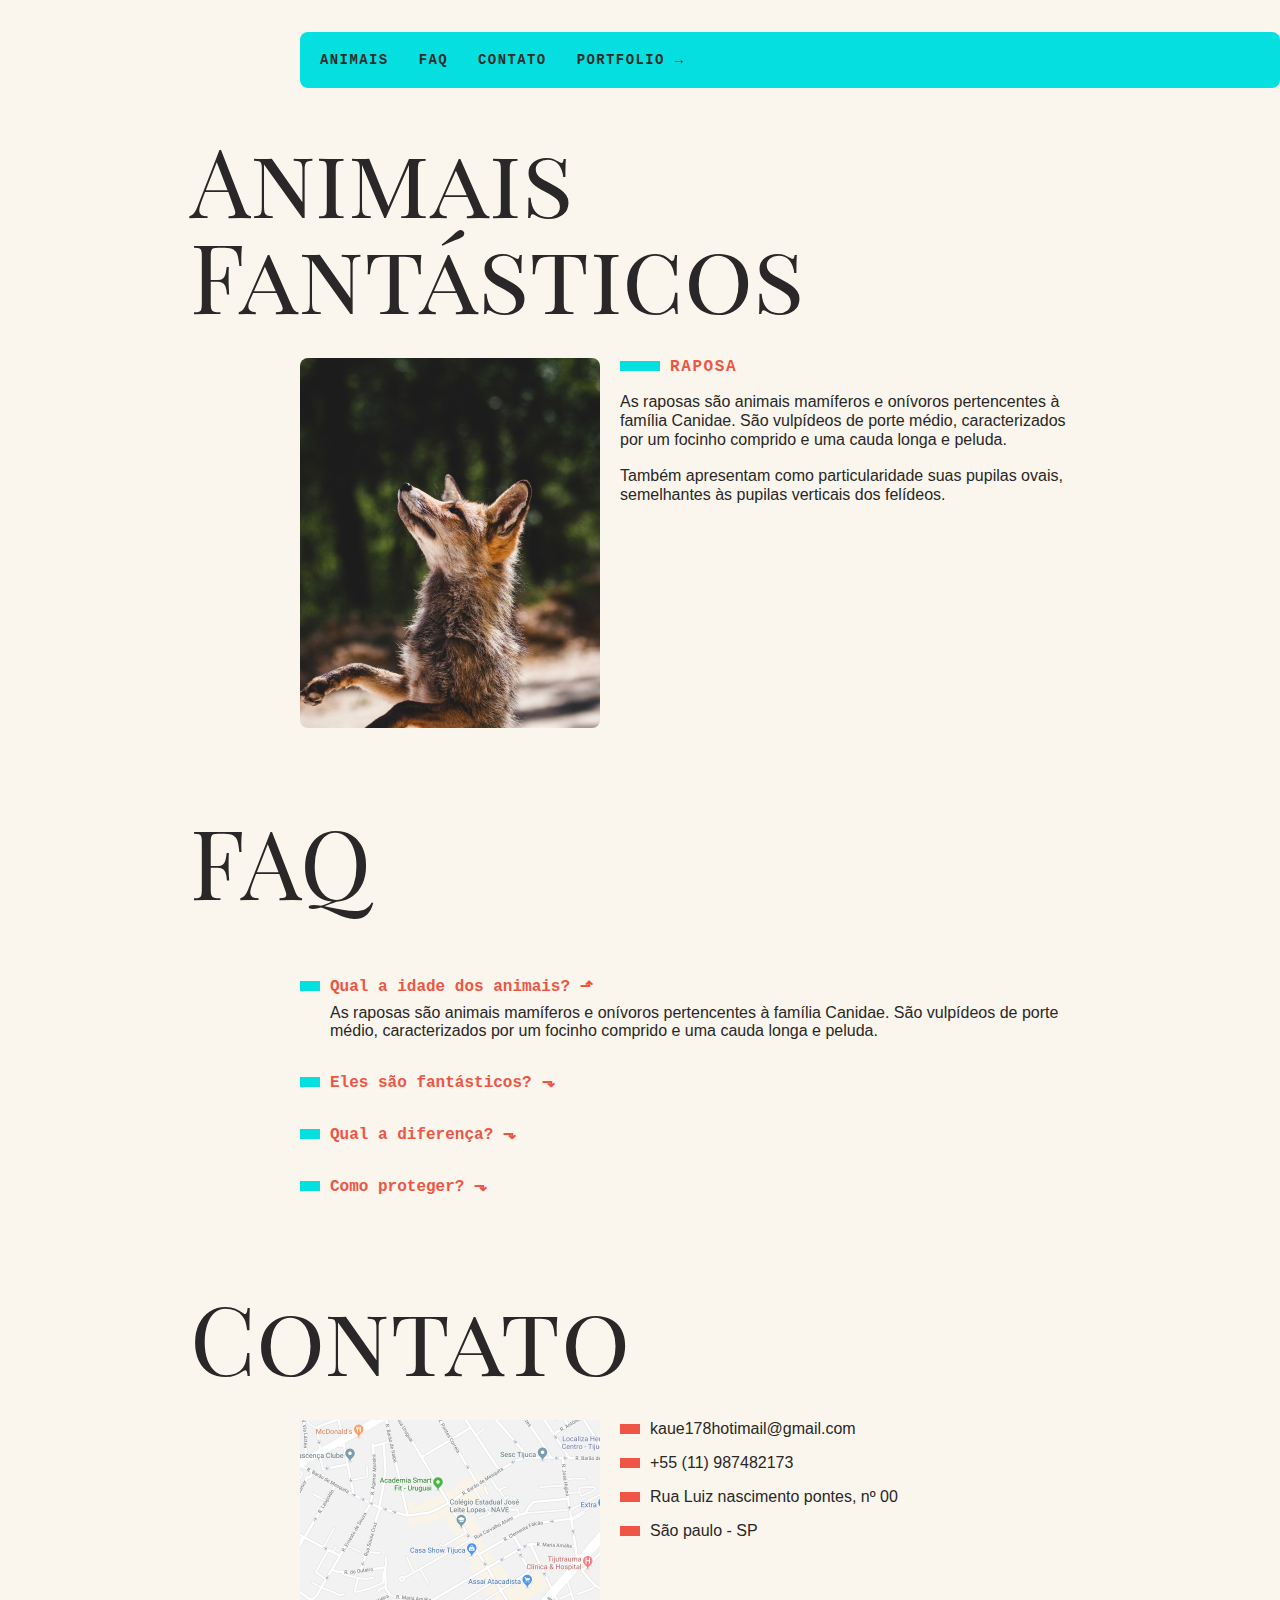
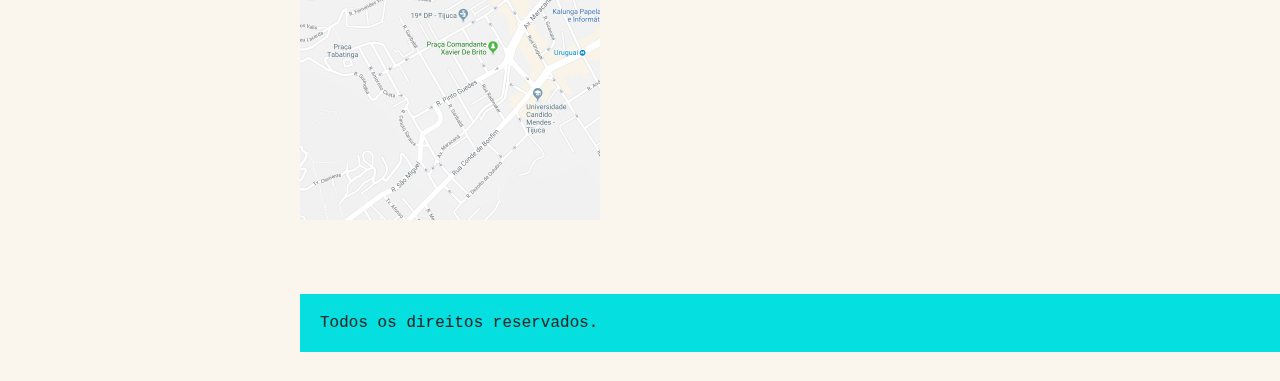
==== commit 78d93239: "beta 1.3" ====
--- a/index.html
+++ b/index.html
@@ -7,7 +7,7 @@
   <meta name="viewport" content="width=device-width, initial-scale=1">
   <link href="https://fonts.googleapis.com/css?family=Playfair+Display+SC" rel="stylesheet">
   <script>document.documentElement.className += ' js';</script>
-  <link rel="stylesheet" type="text/css" href="style/style.css" />
+  <link rel="stylesheet" type="text/css" href="css/style.css" />
 </head>
 <body>
   <nav class="menu">
@@ -15,29 +15,29 @@
       <li><a href="#animais">Animais</a></li>
       <li><a href="#faq">Faq</a></li>
       <li><a href="#contato">Contato</a></li>
-      <li><a href="https://ikauematos.github.io/Portfolio/">Dev →</a></li>
+      <li><a href="https://ikauematos.github.io/Portfolio/">Portfolio →</a></li>
     </ul>
   </nav>
   <section class="grid-section animais" id="animais">
     <h1 class="titulo">Animais Fantásticos</h1>
     <ul class="animais-lista js-tabmenu">
       <li>
-        <img src="assets/imagem1.jpg">
+        <img src="img/imagem1.jpg">
       </li>
       <li>
-        <img src="assets/imagem2.jpg">
+        <img src="img/imagem2.jpg">
       </li>
       <li>
-        <img src="assets/imagem3.jpg">
+        <img src="img/imagem3.jpg">
       </li>
       <li>
-        <img src="assets/imagem4.jpg">
+        <img src="img/imagem4.jpg">
       </li>
       <li>
-        <img src="assets/imagem5.jpg">
+        <img src="img/imagem5.jpg">
       </li>
       <li>
-        <img src="assets/imagem6.jpg">
+        <img src="img/imagem6.jpg">
       </li>
     </ul>
     <div class="animais-descricao js-tabcontent">
@@ -116,13 +116,13 @@
   <section class="grid-section contato" id="contato">
     <h1 class="titulo">Contato</h1>
     <div class="mapa">
-      <img src="assets/mapa.png">
+      <img src="img/mapa.png">
     </div>
     <ul class="dados">
-      <li>Email:kaue178hotimail@gmail.com</li>
+      <li>kaue178hotimail@gmail.com</li>
       <li>+55 (11) 987482173</li>
-      <li>Rua Luiz Nascimento pontes, Nº 165</li>
-      <li>,São paulo - SP</li>
+      <li>Rua Luiz nascimento pontes, nº 00</li>
+      <li>São paulo - SP</li>
     </ul>
   </section>
 
@@ -130,6 +130,6 @@
     <p>Todos os direitos reservados.</p>
   </footer>
 
-  <script type="module" src="./src/import/script.js"></script>  
+  <script src="script.js"></script>  
 </body>
-</html>
+</html>--- a/css/style.css
+++ b/css/style.css
@@ -0,0 +1,265 @@
+body, h1, h2, ul, li, p, dd, dt, dl {
+  margin: 0px;
+  padding: 0px;
+}
+
+img {
+  display: block;
+  max-width: 100%;
+}
+
+ul {
+  list-style: none;
+}
+
+body {
+  background: #faf6ed;
+  color: rgb(41, 39, 39);
+  -webkit-font-smoothing: antialiased;
+  display: grid;
+  grid-template-columns: 1fr 120px minmax(300px, 800px) 1fr;
+}
+
+.menu {
+  grid-column: 3 / 5;
+  margin-top: 2rem;
+  margin-bottom: 2rem;
+  background: rgb(6, 223, 223);
+  border-radius: 8px
+}
+
+.menu ul {
+  display: flex;
+  flex-wrap: wrap;
+  padding: 10px;
+}
+
+.menu li a {
+  display: block;
+  padding: 10px;
+  margin-right: 10px;
+  color: rgb(45, 46, 44);
+  text-decoration: none;
+  font-family: 'IBM Plex Mono', monospace;
+  font-weight: 700;
+  text-transform: uppercase;
+  font-size: 0.875rem;
+  letter-spacing: .1em;
+}
+
+.grid-section {
+  grid-column: 2 / 4;
+  width: 100%;
+  box-sizing: border-box;
+  padding: 10px;
+  display: grid;
+  grid-template-columns: 90px 300px 1fr;
+  grid-gap: 20px;
+  margin-bottom: 4rem;
+}
+
+.titulo {
+  font-family: 'Playfair Display SC', georgia;
+  font-size: 6rem;
+  line-height: 1;
+  font-weight: 400;
+  margin-bottom: 1rem;
+  grid-column: 1 / 4;
+}
+
+.animais h2 {
+  font-family: 'IBM Plex Mono', monospace;
+  font-size: 1rem;
+  text-transform: uppercase;
+  letter-spacing: .1em;
+  margin-bottom: 1rem;
+  color: #E54;
+}
+
+.animais h2::before {
+  content: '';
+  display: inline-block;
+  width: 40px;
+  height: 10px;
+  margin-right: 10px;
+  background: rgb(6, 223, 223);
+}
+
+.animais p {
+  font-family: Helvetica, Arial;
+  line-height: 1.2;
+  margin-bottom: 1rem;
+}
+
+.animais-lista {
+  height: 370px;
+  overflow-y: scroll;
+  grid-column: 2;
+  border-radius: 8px;
+}
+
+.animais-lista li {
+  cursor: pointer;
+}
+
+.animais-lista::-webkit-scrollbar {
+  width: 18px;
+  border-radius: 8px
+}
+
+.animais-lista::-webkit-scrollbar-thumb {
+  background: rgb(6, 223, 223);
+  border-left: 4px solid #faf6ed;
+  border-right: 4px solid #faf6ed;
+}
+
+.animais-lista::-webkit-scrollbar-track {
+  background: #faf6ed;
+}
+
+.animais-descricao {
+  grid-column: 3;
+}
+
+.animais-descricao section {
+  margin-bottom: 3rem;
+}
+
+.faq-lista {
+  grid-column: 2 / 4
+
+}
+
+.faq-lista dt {
+  font-family: 'IBM Plex Mono', monospace;
+  font-weight: bold;
+  margin-top: 2rem;
+  margin-bottom: .5rem;
+  color: #E54;
+}
+
+.faq-lista dt::before {
+  content: '';
+  display: inline-block;
+  width: 20px;
+  height: 10px;
+  margin-right: 10px;
+  background: rgb(6, 223, 223);
+}
+
+.faq-lista dd {
+  font-family: Helvetica, Arial;
+  margin-bottom: .5rem;
+  margin-left: 30px;
+}
+
+.mapa {
+  grid-column: 2;
+}
+
+.dados {
+  grid-column: 3;
+}
+
+.dados li {
+  margin-bottom: 1rem;
+  font-family: Helvetica, Arial;
+}
+
+.dados li::before {
+  content: '';
+  display: inline-block;
+  width: 20px;
+  height: 10px;
+  margin-right: 10px;
+  background: #E54;
+}
+
+.copy {
+  grid-column: 3/5;
+  margin-bottom: 2rem;
+  background: rgb(6, 223, 223);
+}
+
+.copy p {
+  padding: 20px;
+  font-family: 'IBM Plex Mono', monospace;
+  font-weight: #E54;
+}
+
+@media (max-width: 700px) {
+  body {
+    grid-template-columns: 1fr;
+  }
+  .menu, .grid-section, .copy {
+    grid-column: 1;
+  }
+  .grid-section {
+    grid-template-columns: 100px 1fr;
+    grid-gap: 10px;
+  }
+  .animais-lista {
+    grid-column: 1;
+  }
+  .faq-lista, .dados, .mapa {
+    grid-column: 1 / 3;
+  }
+  .grid-section h1 {
+    font-size: 3rem;
+  }
+  .menu {
+    margin-top: 0px;
+  }
+  .copy {
+    margin-bottom: 0px;
+  }
+}
+
+.js .js-tabcontent section {
+  display: none;
+}
+
+.js-tabcontent section.ativo {
+  display: block !important;
+  animation: show .5s forwards;
+}
+
+@keyframes show {
+  from {
+    opacity: 0;
+    transform: translate3d(-30px, 0, 0);
+  }
+  to {
+    opacity: 1;
+    transform: translate3d(0, 0, 0);
+  }
+}
+
+.js .js-accordion dd {
+  display: none;
+}
+
+.js-accordion dt::after {
+  content: '⬎';
+  margin-left: 10px;
+}
+
+.js-accordion dt.ativo::after {
+  content: '⬏';
+}
+
+.js-accordion dd.ativo {
+  display: block;
+  animation: slideDown .5s forwards;
+}
+
+@keyframes slideDown {
+  from {
+    opacity: 0;
+    max-height: 0;
+  }
+  to {
+    max-height: 200px;
+    opacity: 1;
+  }
+}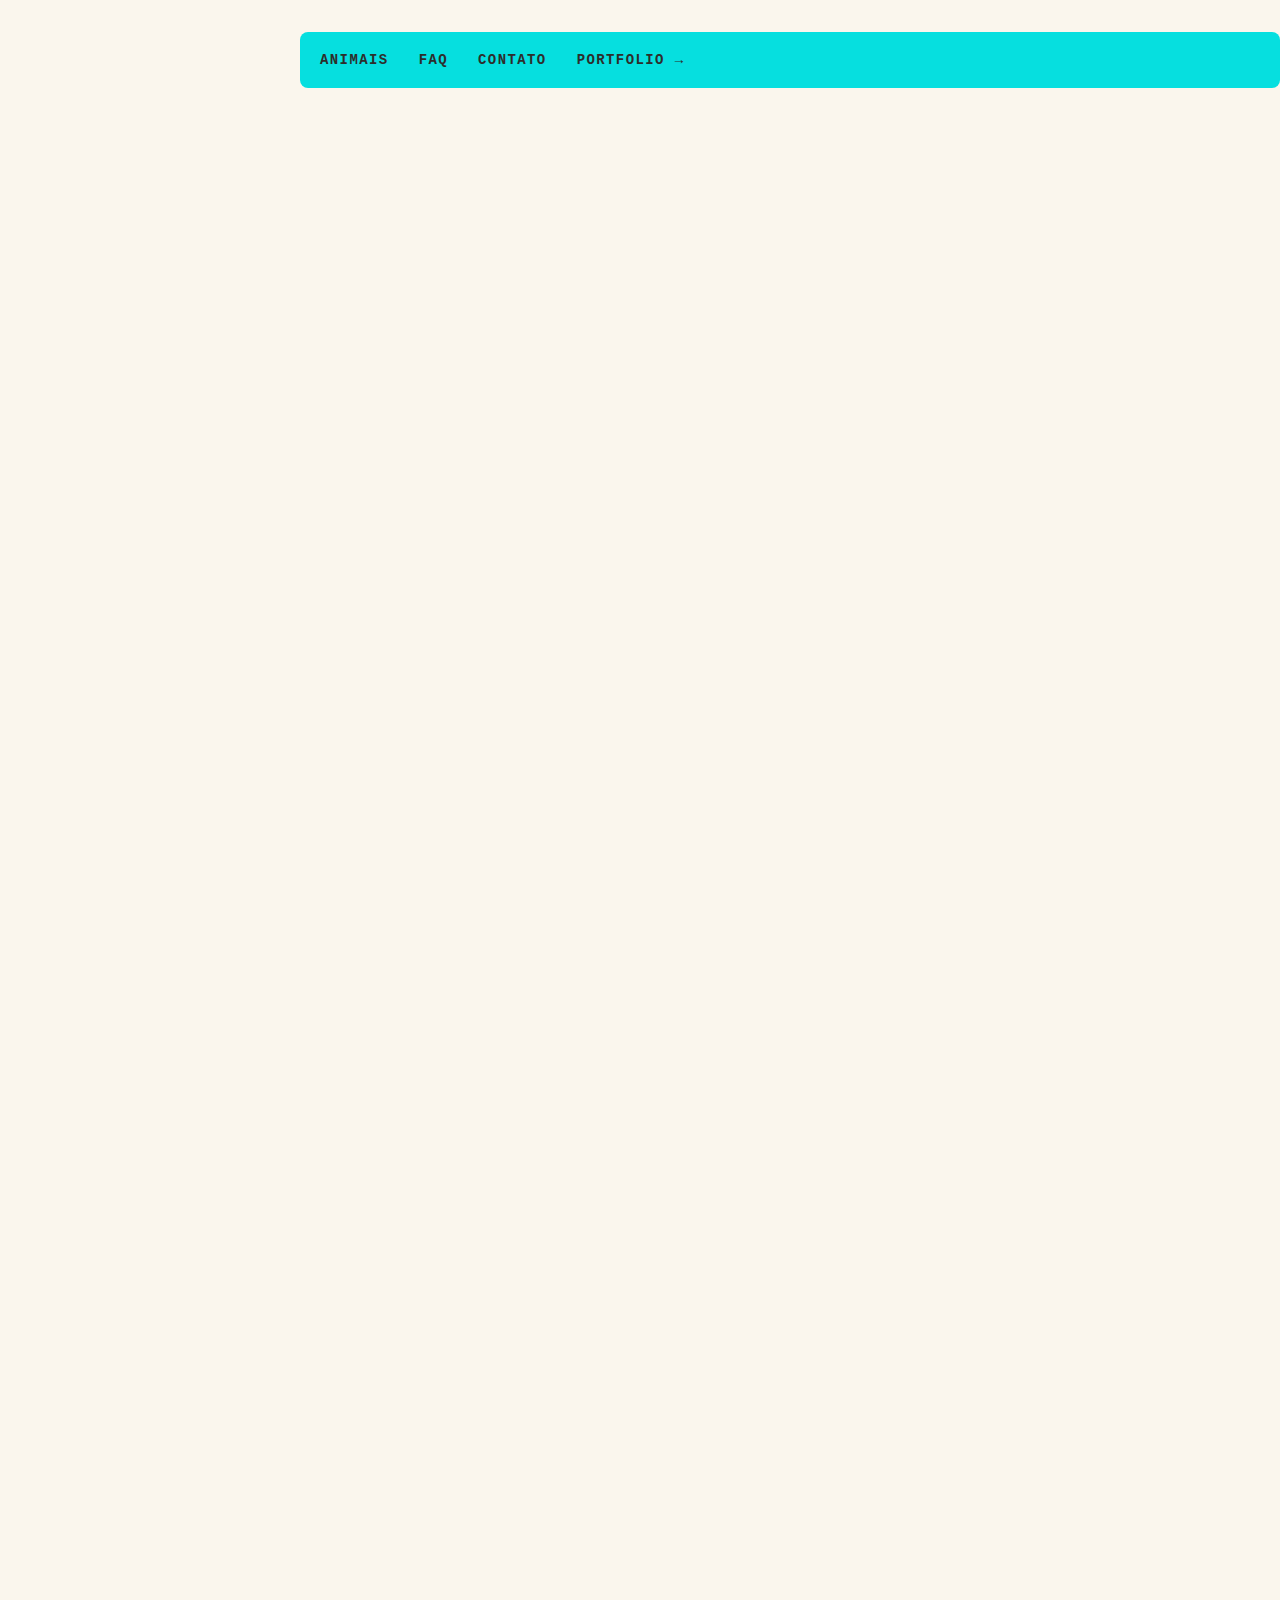
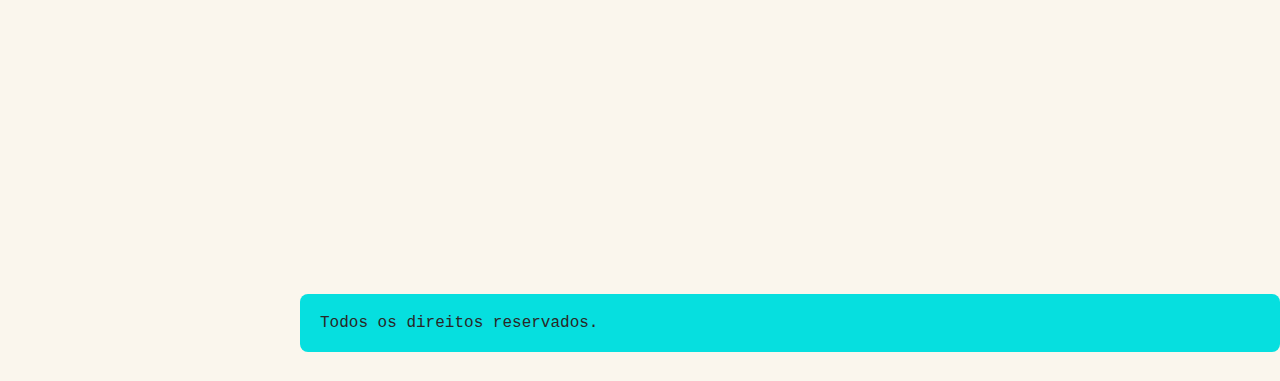
==== commit ced84e8a: "atualização beta 1.4" ====
--- a/index.html
+++ b/index.html
@@ -6,6 +6,9 @@
   <title>Animais Fantásticos</title>
   <meta name="viewport" content="width=device-width, initial-scale=1">
   <link href="https://fonts.googleapis.com/css?family=Playfair+Display+SC" rel="stylesheet">
+  <!--icone--> 
+  <link rel="shortcut icon" href="img/icone/animais.png" type="image/x-icon">
+
   <script>document.documentElement.className += ' js';</script>
   <link rel="stylesheet" type="text/css" href="css/style.css" />
 </head>
@@ -18,7 +21,7 @@
       <li><a href="https://ikauematos.github.io/Portfolio/">Portfolio →</a></li>
     </ul>
   </nav>
-  <section class="grid-section animais" id="animais">
+  <section class="grid-section animais js-scroll" id="animais">
     <h1 class="titulo">Animais Fantásticos</h1>
     <ul class="animais-lista js-tabmenu">
       <li>
@@ -99,7 +102,7 @@
     </div>
   </section>
 
-  <section class="grid-section faq" id="faq">
+  <section class="grid-section faq js-scroll" id="faq">
     <h1 class="titulo">FAQ</h1>
     <dl class="faq-lista js-accordion">
       <dt>Qual a idade dos animais?</dt>
@@ -113,9 +116,9 @@
     </dl>
   </section>
 
-  <section class="grid-section contato" id="contato">
+  <section class="grid-section contato js-scroll" id="contato">
     <h1 class="titulo">Contato</h1>
-    <div class="mapa">
+    <div class="mapa js-scroll">
       <img src="img/mapa.png">
     </div>
     <ul class="dados">
--- a/css/style.css
+++ b/css/style.css
@@ -1,3 +1,5 @@
+@import url('./scroll.css');
+
 body, h1, h2, ul, li, p, dd, dt, dl {
   margin: 0px;
   padding: 0px;
@@ -155,6 +157,7 @@
 
 .mapa {
   grid-column: 2;
+  
 }
 
 .dados {
@@ -179,6 +182,7 @@
   grid-column: 3/5;
   margin-bottom: 2rem;
   background: rgb(6, 223, 223);
+  border-radius: 8px;
 }
 
 .copy p {
@@ -262,4 +266,19 @@
     max-height: 200px;
     opacity: 1;
   }
+}
+
+.js .js-scroll{
+  opacity: 0;
+  transform: translate3d(-30px,0,0);
+  transition: .3s;
+}
+
+.js .js-scroll.ativo {
+  opacity: 1;
+  transform: translate3d(0,0,0);
+}
+
+.js .js-scroll.ativo .mapa img{
+  opacity: 1;
 }